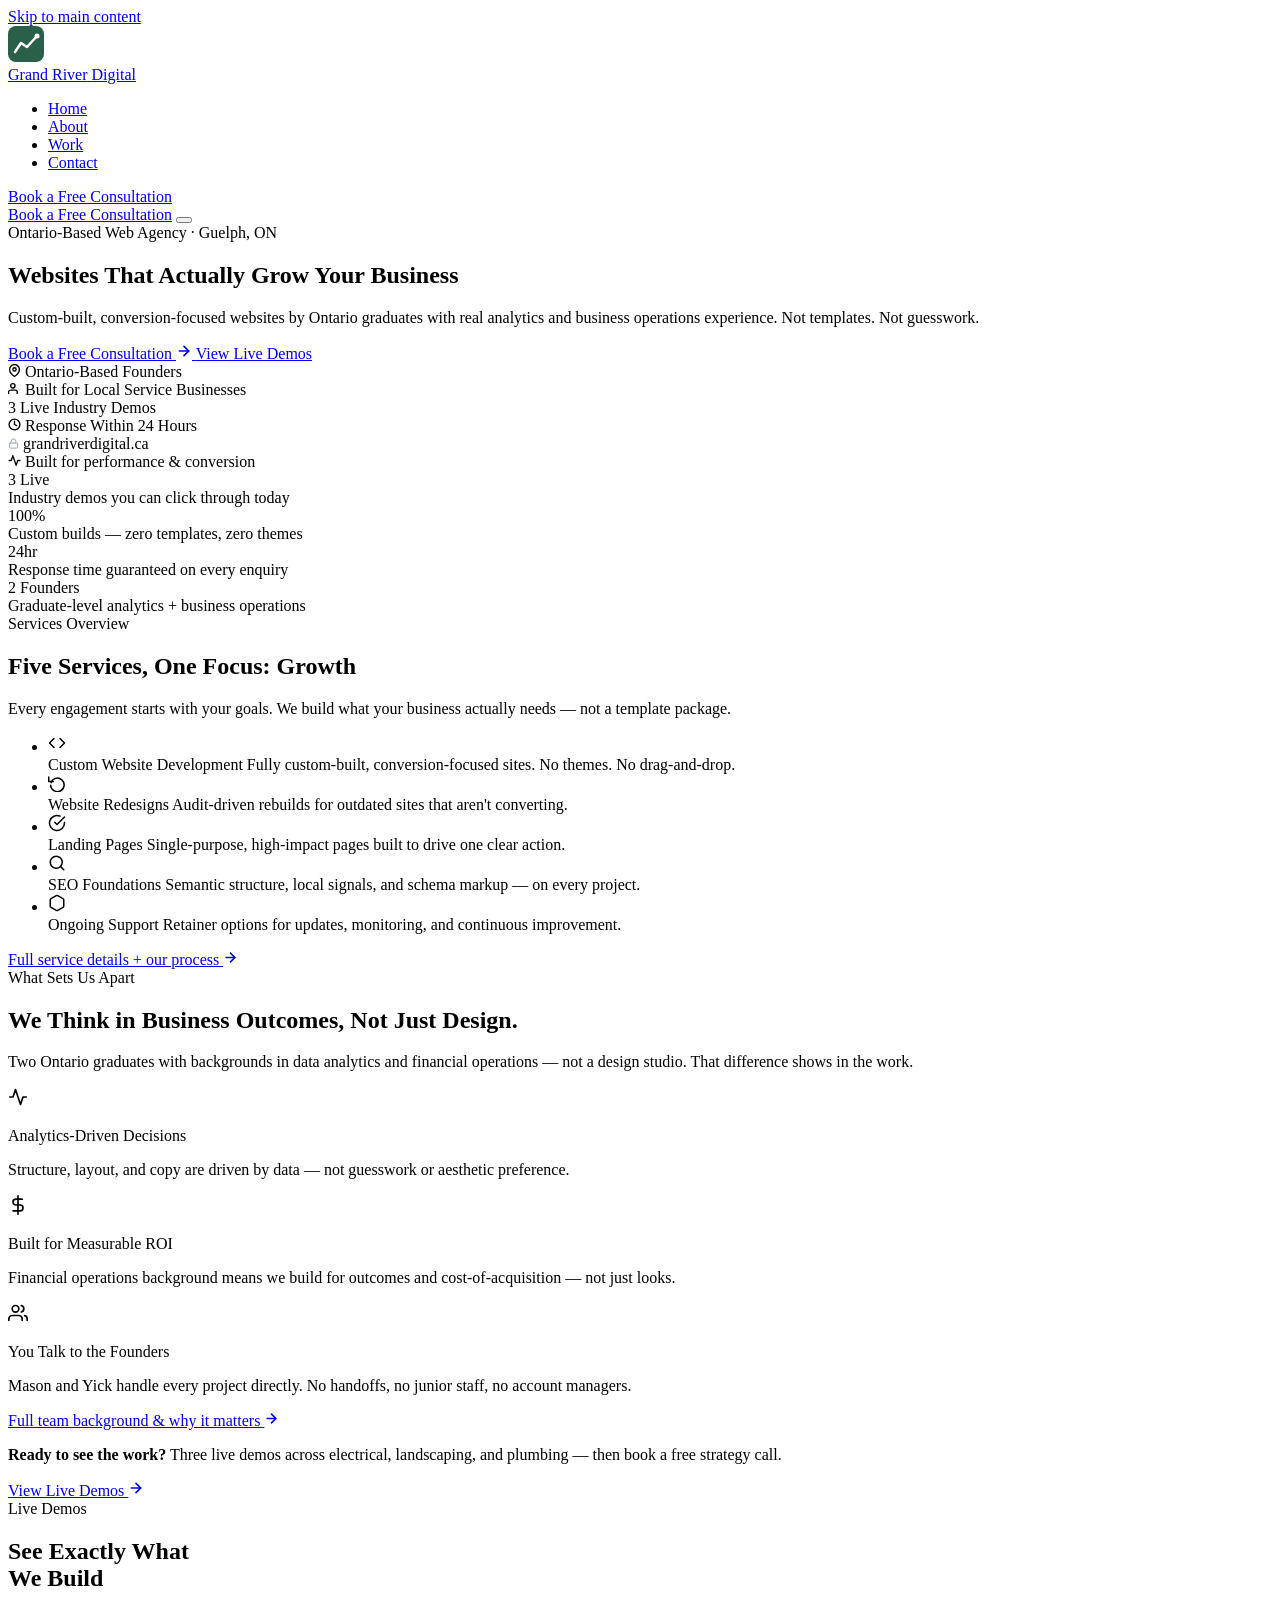
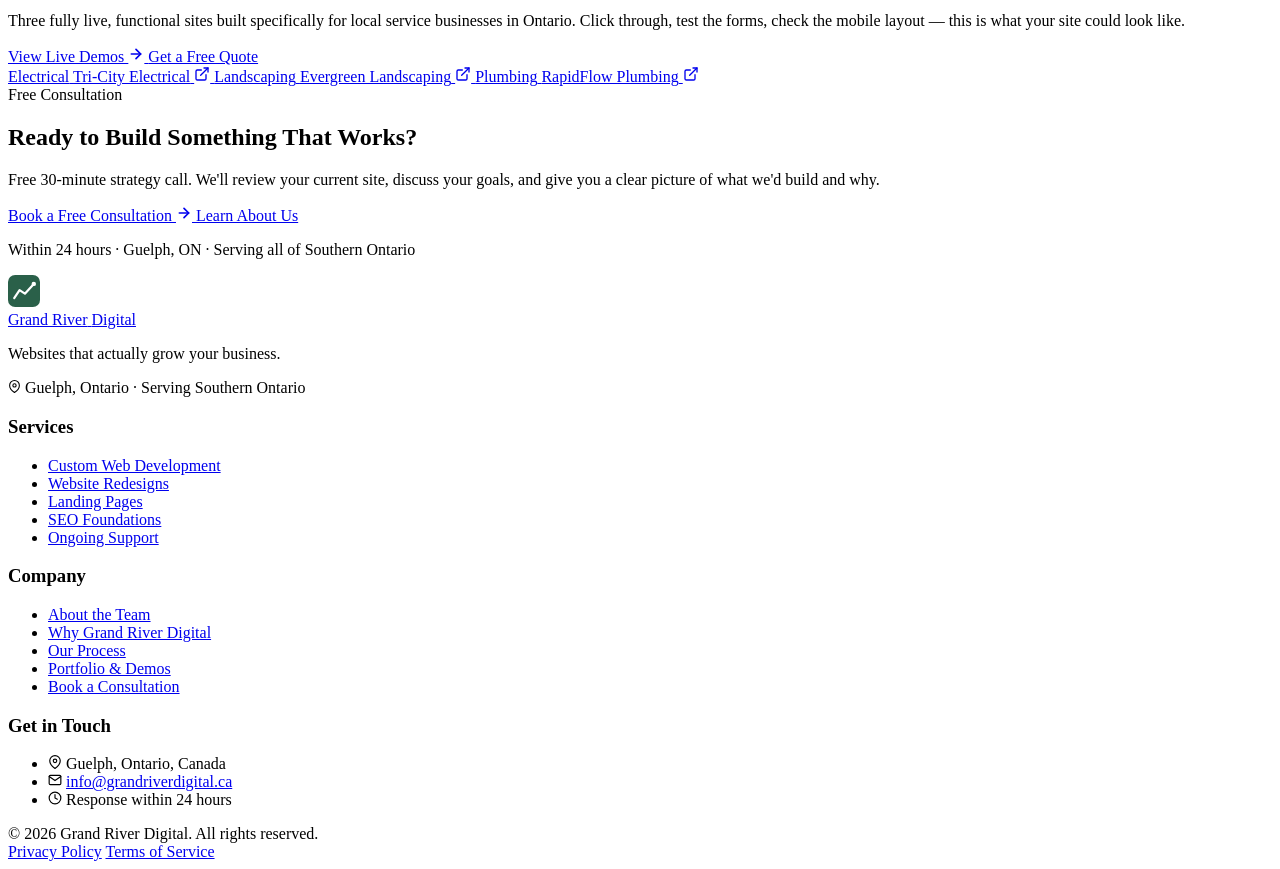
==== index.html @ 64eb7270 "Fix: rename home services label 'What We Build' → 'Services Overview' (was shared with /about)" ====
<!DOCTYPE html>
<html lang="en">
<head>
  <meta charset="UTF-8" />
  <meta name="viewport" content="width=device-width, initial-scale=1.0" />
  <meta name="description" content="Grand River Digital — Ontario-based web agency. Performance-focused, conversion-driven websites for local businesses built by analytics and business graduates. Guelph, ON." />
  <meta name="theme-color" content="#0B1929" />
  <meta property="og:title" content="Grand River Digital | Websites That Grow Ontario Businesses" />
  <meta property="og:description" content="Custom websites built by Ontario graduates — analytics-driven, conversion-focused, built for local service businesses." />
  <meta property="og:type" content="website" />
  <meta property="og:url" content="https://grandriverdigital.ca/" />
  <link rel="canonical" href="https://grandriverdigital.ca/" />
  <title>Grand River Digital | Websites That Grow Ontario Businesses</title>

  <!-- Performance: non-blocking font load -->
  <link rel="preconnect" href="https://fonts.googleapis.com" />
  <link rel="preconnect" href="https://fonts.gstatic.com" crossorigin />
  <link rel="preload" as="style" href="https://fonts.googleapis.com/css2?family=Inter:wght@400;500;600;700;800;900&display=swap" />
  <link rel="stylesheet" href="https://fonts.googleapis.com/css2?family=Inter:wght@400;500;600;700;800;900&display=swap" media="print" onload="this.media='all'" />
  <noscript><link rel="stylesheet" href="https://fonts.googleapis.com/css2?family=Inter:wght@400;500;600;700;800;900&display=swap" /></noscript>

  <link rel="stylesheet" href="styles.css" />

  <script type="application/ld+json">
  {
    "@context": "https://schema.org",
    "@type": "ProfessionalService",
    "name": "Grand River Digital",
    "description": "Ontario-based web development agency specializing in local service businesses.",
    "areaServed": "Southern Ontario",
    "address": { "@type": "PostalAddress", "addressLocality": "Guelph", "addressRegion": "ON", "addressCountry": "CA" },
    "email": "info@grandriverdigital.ca",
    "url": "https://grandriverdigital.ca"
  }
  </script>
</head>
<body>

  <a href="#main" class="skip-link">Skip to main content</a>

  <!-- ══ HEADER ══ -->
  <header class="header" id="header">
    <div class="container header__inner">
      <a href="/" class="logo" aria-label="Grand River Digital — home">
        <div class="logo__mark" aria-hidden="true">
          <svg width="36" height="36" viewBox="0 0 36 36" fill="none" xmlns="http://www.w3.org/2000/svg">
            <rect width="36" height="36" rx="8" fill="#2A6049"/>
            <polyline points="7,26 13,17 19,21 29,10" stroke="white" stroke-width="2.5" stroke-linecap="round" stroke-linejoin="round"/>
            <circle cx="29" cy="10" r="2.5" fill="white"/>
          </svg>
        </div>
        <div class="logo__text">
          <span class="logo__name">Grand River</span>
          <span class="logo__domain">Digital</span>
        </div>
      </a>

      <nav class="nav" id="nav" aria-label="Main navigation">
        <ul class="nav__list" role="list">
          <li><a href="/" class="nav__link">Home</a></li>
          <li><a href="/about" class="nav__link">About</a></li>
          <li><a href="/work" class="nav__link">Work</a></li>
          <li><a href="/contact" class="nav__link">Contact</a></li>
        </ul>
        <a href="/contact" class="nav__mobile-cta">Book a Free Consultation</a>
      </nav>

      <a href="/contact" class="btn btn--primary header__cta">Book a Free Consultation</a>

      <button class="nav-toggle" id="navToggle" aria-label="Open navigation menu" aria-expanded="false" aria-controls="nav">
        <span class="nav-toggle__bar"></span>
        <span class="nav-toggle__bar"></span>
        <span class="nav-toggle__bar"></span>
      </button>
    </div>
  </header>

  <main id="main">

    <!-- ══ 1. HERO ══ -->
    <section class="hero" id="hero" aria-labelledby="hero-heading">
      <div class="hero__grid" aria-hidden="true"></div>
      <div class="hero__glow" aria-hidden="true"></div>
      <div class="container hero__inner">

        <div class="hero__content">
          <div class="hero__chip reveal" aria-label="Based in Ontario, Canada">
            <span class="hero__chip-dot" aria-hidden="true"></span>
            Ontario-Based Web Agency &middot; Guelph, ON
          </div>

          <h1 id="hero-heading" class="hero__headline reveal">
            Websites That
            <span class="hero__headline--accent">Actually Grow</span>
            Your Business
          </h1>

          <p class="hero__sub reveal">
            Custom-built, conversion-focused websites by Ontario graduates with real analytics and business operations experience. Not templates. Not guesswork.
          </p>

          <div class="hero__actions reveal">
            <a href="/contact" class="btn btn--cta">
              Book a Free Consultation
              <svg width="16" height="16" viewBox="0 0 24 24" fill="none" stroke="currentColor" stroke-width="2.5" stroke-linecap="round" stroke-linejoin="round" aria-hidden="true"><line x1="5" y1="12" x2="19" y2="12"/><polyline points="12 5 19 12 12 19"/></svg>
            </a>
            <a href="/work" class="btn btn--outline">View Live Demos</a>
          </div>

          <div class="hero__proof-bar reveal" role="list" aria-label="Credibility signals">
            <div class="hero__proof-item" role="listitem">
              <svg width="13" height="13" viewBox="0 0 24 24" fill="none" stroke="currentColor" stroke-width="2.5" stroke-linecap="round" stroke-linejoin="round" aria-hidden="true"><path d="M21 10c0 7-9 13-9 13s-9-6-9-13a9 9 0 0 1 18 0z"/><circle cx="12" cy="10" r="3"/></svg>
              Ontario-Based Founders
            </div>
            <div class="hero__proof-item" role="listitem">
              <svg width="13" height="13" viewBox="0 0 24 24" fill="none" stroke="currentColor" stroke-width="2.5" stroke-linecap="round" stroke-linejoin="round" aria-hidden="true"><path d="M17 21v-2a4 4 0 0 0-4-4H5a4 4 0 0 0-4 4v2"/><circle cx="9" cy="7" r="4"/></svg>
              Built for Local Service Businesses
            </div>
            <div class="hero__proof-item" role="listitem">
              <span class="hero__proof-live" aria-hidden="true"></span>
              3 Live Industry Demos
            </div>
            <div class="hero__proof-item" role="listitem">
              <svg width="13" height="13" viewBox="0 0 24 24" fill="none" stroke="currentColor" stroke-width="2.5" stroke-linecap="round" stroke-linejoin="round" aria-hidden="true"><circle cx="12" cy="12" r="10"/><polyline points="12 6 12 12 16 14"/></svg>
              Response Within 24 Hours
            </div>
          </div>
        </div>

        <!-- CSS Browser Mockup -->
        <div class="hero__visual reveal" aria-hidden="true">
          <div class="browser-mock">
            <div class="browser-mock__bar">
              <span class="browser-mock__dot"></span>
              <span class="browser-mock__dot"></span>
              <span class="browser-mock__dot"></span>
              <span class="browser-mock__url">
                <svg width="11" height="11" viewBox="0 0 24 24" fill="none" stroke="#94A3B8" stroke-width="2" stroke-linecap="round"><rect x="3" y="11" width="18" height="11" rx="2"/><path d="M7 11V7a5 5 0 0 1 10 0v4"/></svg>
                grandriverdigital.ca
              </span>
            </div>
            <div class="browser-mock__screen">
              <div class="mock-nav">
                <div class="mock-nav__logo"></div>
                <div class="mock-nav__links"><span></span><span></span><span></span><span></span></div>
                <div class="mock-nav__btn"></div>
              </div>
              <div class="mock-hero-section">
                <div class="mock-text-group">
                  <div class="mock-line mock-line--title"></div>
                  <div class="mock-line mock-line--sub"></div>
                  <div class="mock-line mock-line--sub mock-line--short"></div>
                </div>
                <div class="mock-cta-btn"></div>
                <div class="mock-chart">
                  <div class="mock-chart__bar" style="--h:40%"></div>
                  <div class="mock-chart__bar" style="--h:60%"></div>
                  <div class="mock-chart__bar" style="--h:50%"></div>
                  <div class="mock-chart__bar" style="--h:75%"></div>
                  <div class="mock-chart__bar" style="--h:65%"></div>
                  <div class="mock-chart__bar" style="--h:90%"></div>
                </div>
              </div>
              <div class="mock-cards-row">
                <div class="mock-scard"><div class="mock-scard__icon"></div><div class="mock-scard__line"></div><div class="mock-scard__line mock-scard__line--sm"></div></div>
                <div class="mock-scard"><div class="mock-scard__icon"></div><div class="mock-scard__line"></div><div class="mock-scard__line mock-scard__line--sm"></div></div>
                <div class="mock-scard"><div class="mock-scard__icon"></div><div class="mock-scard__line"></div><div class="mock-scard__line mock-scard__line--sm"></div></div>
              </div>
              <div class="mock-analytics-strip">
                <div class="mock-stat"><div class="mock-stat__num"></div><div class="mock-stat__label"></div></div>
                <div class="mock-stat"><div class="mock-stat__num"></div><div class="mock-stat__label"></div></div>
                <div class="mock-stat"><div class="mock-stat__num"></div><div class="mock-stat__label"></div></div>
              </div>
            </div>
          </div>
          <div class="browser-mock__badge">
            <svg width="13" height="13" viewBox="0 0 24 24" fill="none" stroke="currentColor" stroke-width="2.5" stroke-linecap="round" stroke-linejoin="round"><polyline points="22 12 18 12 15 21 9 3 6 12 2 12"/></svg>
            Built for performance &amp; conversion
          </div>
        </div>

      </div>
    </section>

    <!-- ══ 2. STATS STRIP — social proof anchor ══ -->
    <section class="stats-strip" aria-label="At a glance">
      <div class="container">
        <div class="stats-strip__inner">
          <div class="stats-strip__item reveal">
            <div class="stats-strip__num"><span>3</span> Live</div>
            <div class="stats-strip__label">Industry demos you can click through today</div>
          </div>
          <div class="stats-strip__item reveal">
            <div class="stats-strip__num"><span>100%</span></div>
            <div class="stats-strip__label">Custom builds — zero templates, zero themes</div>
          </div>
          <div class="stats-strip__item reveal">
            <div class="stats-strip__num"><span>24hr</span></div>
            <div class="stats-strip__label">Response time guaranteed on every enquiry</div>
          </div>
          <div class="stats-strip__item reveal">
            <div class="stats-strip__num"><span>2</span> Founders</div>
            <div class="stats-strip__label">Graduate-level analytics + business operations</div>
          </div>
        </div>
      </div>
    </section>

    <!-- ══ 3. SERVICES PREVIEW ══ -->
    <section class="section services services--preview" id="services" aria-labelledby="services-heading">
      <div class="container">
        <div class="section-header reveal">
          <span class="section-label">Services Overview</span>
          <h2 id="services-heading" class="section-title">Five Services, One Focus: Growth</h2>
          <p class="section-sub">Every engagement starts with your goals. We build what your business actually needs — not a template package.</p>
        </div>

        <ul class="svc-list reveal" role="list">

          <li class="svc-list__item">
            <div class="svc-list__icon" aria-hidden="true">
              <svg width="18" height="18" viewBox="0 0 24 24" fill="none" stroke="currentColor" stroke-width="2" stroke-linecap="round" stroke-linejoin="round"><polyline points="16 18 22 12 16 6"/><polyline points="8 6 2 12 8 18"/></svg>
            </div>
            <div class="svc-list__text">
              <span class="svc-list__name">Custom Website Development</span>
              <span class="svc-list__desc">Fully custom-built, conversion-focused sites. No themes. No drag-and-drop.</span>
            </div>
          </li>

          <li class="svc-list__item">
            <div class="svc-list__icon" aria-hidden="true">
              <svg width="18" height="18" viewBox="0 0 24 24" fill="none" stroke="currentColor" stroke-width="2" stroke-linecap="round" stroke-linejoin="round"><polyline points="1 4 1 10 7 10"/><path d="M3.51 15a9 9 0 1 0 .49-3.45"/></svg>
            </div>
            <div class="svc-list__text">
              <span class="svc-list__name">Website Redesigns</span>
              <span class="svc-list__desc">Audit-driven rebuilds for outdated sites that aren't converting.</span>
            </div>
          </li>

          <li class="svc-list__item">
            <div class="svc-list__icon" aria-hidden="true">
              <svg width="18" height="18" viewBox="0 0 24 24" fill="none" stroke="currentColor" stroke-width="2" stroke-linecap="round" stroke-linejoin="round"><path d="M22 11.08V12a10 10 0 1 1-5.93-9.14"/><polyline points="22 4 12 14.01 9 11.01"/></svg>
            </div>
            <div class="svc-list__text">
              <span class="svc-list__name">Landing Pages</span>
              <span class="svc-list__desc">Single-purpose, high-impact pages built to drive one clear action.</span>
            </div>
          </li>

          <li class="svc-list__item">
            <div class="svc-list__icon" aria-hidden="true">
              <svg width="18" height="18" viewBox="0 0 24 24" fill="none" stroke="currentColor" stroke-width="2" stroke-linecap="round" stroke-linejoin="round"><circle cx="11" cy="11" r="8"/><line x1="21" y1="21" x2="16.65" y2="16.65"/></svg>
            </div>
            <div class="svc-list__text">
              <span class="svc-list__name">SEO Foundations</span>
              <span class="svc-list__desc">Semantic structure, local signals, and schema markup — on every project.</span>
            </div>
          </li>

          <li class="svc-list__item">
            <div class="svc-list__icon" aria-hidden="true">
              <svg width="18" height="18" viewBox="0 0 24 24" fill="none" stroke="currentColor" stroke-width="2" stroke-linecap="round" stroke-linejoin="round"><path d="M21 16V8a2 2 0 0 0-1-1.73l-7-4a2 2 0 0 0-2 0l-7 4A2 2 0 0 0 3 8v8a2 2 0 0 0 1 1.73l7 4a2 2 0 0 0 2 0l7-4A2 2 0 0 0 21 16z"/></svg>
            </div>
            <div class="svc-list__text">
              <span class="svc-list__name">Ongoing Support</span>
              <span class="svc-list__desc">Retainer options for updates, monitoring, and continuous improvement.</span>
            </div>
          </li>

        </ul>

        <div class="section-footer">
          <a href="/about" class="link-more" aria-label="Full service details on the About page">
            Full service details + our process
            <svg width="15" height="15" viewBox="0 0 24 24" fill="none" stroke="currentColor" stroke-width="2.5" stroke-linecap="round" stroke-linejoin="round" aria-hidden="true"><line x1="5" y1="12" x2="19" y2="12"/><polyline points="12 5 19 12 12 19"/></svg>
          </a>
        </div>
      </div>
    </section>

    <!-- ══ 4. WHY US PREVIEW ══ -->
    <section class="section why why--preview" id="why" aria-labelledby="why-heading">
      <div class="container">
        <div class="section-header section-header--light reveal">
          <span class="section-label section-label--light">What Sets Us Apart</span>
          <h2 id="why-heading" class="section-title section-title--light">We Think in Business Outcomes, Not Just Design.</h2>
          <p class="section-sub section-sub--light">Two Ontario graduates with backgrounds in data analytics and financial operations — not a design studio. That difference shows in the work.</p>
        </div>

        <div class="why-callouts reveal" role="list">

          <div class="why-callout" role="listitem">
            <div class="why-callout__icon" aria-hidden="true">
              <svg width="20" height="20" viewBox="0 0 24 24" fill="none" stroke="currentColor" stroke-width="2" stroke-linecap="round" stroke-linejoin="round"><polyline points="22 12 18 12 15 21 9 3 6 12 2 12"/></svg>
            </div>
            <div class="why-callout__body">
              <p class="why-callout__title">Analytics-Driven Decisions</p>
              <p class="why-callout__desc">Structure, layout, and copy are driven by data — not guesswork or aesthetic preference.</p>
            </div>
          </div>

          <div class="why-callout" role="listitem">
            <div class="why-callout__icon" aria-hidden="true">
              <svg width="20" height="20" viewBox="0 0 24 24" fill="none" stroke="currentColor" stroke-width="2" stroke-linecap="round" stroke-linejoin="round"><line x1="12" y1="1" x2="12" y2="23"/><path d="M17 5H9.5a3.5 3.5 0 0 0 0 7h5a3.5 3.5 0 0 1 0 7H6"/></svg>
            </div>
            <div class="why-callout__body">
              <p class="why-callout__title">Built for Measurable ROI</p>
              <p class="why-callout__desc">Financial operations background means we build for outcomes and cost-of-acquisition — not just looks.</p>
            </div>
          </div>

          <div class="why-callout" role="listitem">
            <div class="why-callout__icon" aria-hidden="true">
              <svg width="20" height="20" viewBox="0 0 24 24" fill="none" stroke="currentColor" stroke-width="2" stroke-linecap="round" stroke-linejoin="round"><path d="M17 21v-2a4 4 0 0 0-4-4H5a4 4 0 0 0-4 4v2"/><circle cx="9" cy="7" r="4"/><path d="M23 21v-2a4 4 0 0 0-3-3.87"/><path d="M16 3.13a4 4 0 0 1 0 7.75"/></svg>
            </div>
            <div class="why-callout__body">
              <p class="why-callout__title">You Talk to the Founders</p>
              <p class="why-callout__desc">Mason and Yick handle every project directly. No handoffs, no junior staff, no account managers.</p>
            </div>
          </div>

        </div>

        <div class="section-footer section-footer--dark">
          <a href="/about" class="link-more link-more--light" aria-label="Full team and edge details on the About page">
            Full team background &amp; why it matters
            <svg width="15" height="15" viewBox="0 0 24 24" fill="none" stroke="currentColor" stroke-width="2.5" stroke-linecap="round" stroke-linejoin="round" aria-hidden="true"><line x1="5" y1="12" x2="19" y2="12"/><polyline points="12 5 19 12 12 19"/></svg>
          </a>
        </div>

        <!-- Mid-page CTA -->
        <div class="why__cta-row reveal">
          <p class="why__cta-text"><strong>Ready to see the work?</strong> Three live demos across electrical, landscaping, and plumbing — then book a free strategy call.</p>
          <a href="/work" class="btn btn--cta">
            View Live Demos
            <svg width="16" height="16" viewBox="0 0 24 24" fill="none" stroke="currentColor" stroke-width="2.5" stroke-linecap="round" stroke-linejoin="round" aria-hidden="true"><line x1="5" y1="12" x2="19" y2="12"/><polyline points="12 5 19 12 12 19"/></svg>
          </a>
        </div>
      </div>
    </section>

    <!-- ══ 5. DEMOS TEASER — no card duplication ══ -->
    <section class="demos-teaser" id="demos" aria-labelledby="demos-heading">
      <div class="container">
        <div class="demos-teaser__inner">

          <div class="demos-teaser__copy reveal">
            <span class="section-label section-label--light demos-teaser__label">Live Demos</span>
            <h2 id="demos-heading" class="demos-teaser__title">
              See Exactly What<br>We Build
            </h2>
            <p class="demos-teaser__sub">Three fully live, functional sites built specifically for local service businesses in Ontario. Click through, test the forms, check the mobile layout — this is what your site could look like.</p>
            <div class="demos-teaser__actions">
              <a href="/work" class="btn btn--cta">
                View Live Demos
                <svg width="16" height="16" viewBox="0 0 24 24" fill="none" stroke="currentColor" stroke-width="2.5" stroke-linecap="round" stroke-linejoin="round" aria-hidden="true"><line x1="5" y1="12" x2="19" y2="12"/><polyline points="12 5 19 12 12 19"/></svg>
              </a>
              <a href="/contact" class="btn btn--outline">Get a Free Quote</a>
            </div>
          </div>

          <div class="demos-teaser__cards reveal" aria-label="Demo site directory">
            <a href="https://grandriverdigital.github.io/tri-city-electrical-demo"
               target="_blank" rel="noopener noreferrer"
               class="demos-teaser__card"
               aria-label="Tri-City Electrical demo — opens in new tab">
              <span class="demos-teaser__card-industry">Electrical</span>
              <span class="demos-teaser__card-name">Tri-City Electrical</span>
              <svg class="demos-teaser__card-arrow" width="16" height="16" viewBox="0 0 24 24" fill="none" stroke="currentColor" stroke-width="2" stroke-linecap="round" stroke-linejoin="round" aria-hidden="true"><path d="M18 13v6a2 2 0 0 1-2 2H5a2 2 0 0 1-2-2V8a2 2 0 0 1 2-2h6"/><polyline points="15 3 21 3 21 9"/><line x1="10" y1="14" x2="21" y2="3"/></svg>
            </a>
            <a href="https://grandriverdigital.github.io/evergreen-landscaping-demo"
               target="_blank" rel="noopener noreferrer"
               class="demos-teaser__card"
               aria-label="Evergreen Landscaping demo — opens in new tab">
              <span class="demos-teaser__card-industry">Landscaping</span>
              <span class="demos-teaser__card-name">Evergreen Landscaping</span>
              <svg class="demos-teaser__card-arrow" width="16" height="16" viewBox="0 0 24 24" fill="none" stroke="currentColor" stroke-width="2" stroke-linecap="round" stroke-linejoin="round" aria-hidden="true"><path d="M18 13v6a2 2 0 0 1-2 2H5a2 2 0 0 1-2-2V8a2 2 0 0 1 2-2h6"/><polyline points="15 3 21 3 21 9"/><line x1="10" y1="14" x2="21" y2="3"/></svg>
            </a>
            <a href="https://grandriverdigital.github.io/rapidflow-plumbing-demo"
               target="_blank" rel="noopener noreferrer"
               class="demos-teaser__card"
               aria-label="RapidFlow Plumbing demo — opens in new tab">
              <span class="demos-teaser__card-industry">Plumbing</span>
              <span class="demos-teaser__card-name">RapidFlow Plumbing</span>
              <svg class="demos-teaser__card-arrow" width="16" height="16" viewBox="0 0 24 24" fill="none" stroke="currentColor" stroke-width="2" stroke-linecap="round" stroke-linejoin="round" aria-hidden="true"><path d="M18 13v6a2 2 0 0 1-2 2H5a2 2 0 0 1-2-2V8a2 2 0 0 1 2-2h6"/><polyline points="15 3 21 3 21 9"/><line x1="10" y1="14" x2="21" y2="3"/></svg>
            </a>
          </div>

        </div>
      </div>
    </section>

    <!-- ══ 6. CTA STRIP ══ -->
    <section class="cta-strip" aria-labelledby="cta-heading">
      <div class="hero__grid" aria-hidden="true"></div>
      <div class="container cta-strip__inner">
        <span class="cta-strip__eyebrow">Free Consultation</span>
        <h2 id="cta-heading" class="cta-strip__title reveal">Ready to Build Something That Works?</h2>
        <p class="cta-strip__sub reveal">Free 30-minute strategy call. We'll review your current site, discuss your goals, and give you a clear picture of what we'd build and why.</p>
        <div class="cta-strip__actions reveal">
          <a href="/contact" class="btn btn--cta">
            Book a Free Consultation
            <svg width="16" height="16" viewBox="0 0 24 24" fill="none" stroke="currentColor" stroke-width="2.5" stroke-linecap="round" stroke-linejoin="round" aria-hidden="true"><line x1="5" y1="12" x2="19" y2="12"/><polyline points="12 5 19 12 12 19"/></svg>
          </a>
          <a href="/about" class="btn btn--outline">Learn About Us</a>
        </div>
        <p class="cta-strip__note">Within 24 hours &middot; Guelph, ON &middot; Serving all of Southern Ontario</p>
      </div>
    </section>

  </main>

  <!-- ══ FOOTER ══ -->
  <footer class="footer" role="contentinfo">
    <div class="container footer__inner">
      <div class="footer__brand">
        <a href="/" class="logo logo--footer" aria-label="Grand River Digital — back to top">
          <div class="logo__mark" aria-hidden="true">
            <svg width="32" height="32" viewBox="0 0 36 36" fill="none">
              <rect width="36" height="36" rx="8" fill="#2A6049"/>
              <polyline points="7,26 13,17 19,21 29,10" stroke="white" stroke-width="2.5" stroke-linecap="round" stroke-linejoin="round"/>
              <circle cx="29" cy="10" r="2.5" fill="white"/>
            </svg>
          </div>
          <div class="logo__text">
            <span class="logo__name">Grand River</span>
            <span class="logo__domain">Digital</span>
          </div>
        </a>
        <p class="footer__tagline">Websites that actually grow your business.</p>
        <p class="footer__location">
          <svg width="13" height="13" viewBox="0 0 24 24" fill="none" stroke="currentColor" stroke-width="2" stroke-linecap="round" stroke-linejoin="round" aria-hidden="true"><path d="M21 10c0 7-9 13-9 13s-9-6-9-13a9 9 0 0 1 18 0z"/><circle cx="12" cy="10" r="3"/></svg>
          Guelph, Ontario &middot; Serving Southern Ontario
        </p>
      </div>
      <div class="footer__col">
        <h3 class="footer__col-heading">Services</h3>
        <ul class="footer__links" role="list">
          <li><a href="/about">Custom Web Development</a></li>
          <li><a href="/about">Website Redesigns</a></li>
          <li><a href="/about">Landing Pages</a></li>
          <li><a href="/about">SEO Foundations</a></li>
          <li><a href="/about">Ongoing Support</a></li>
        </ul>
      </div>
      <div class="footer__col">
        <h3 class="footer__col-heading">Company</h3>
        <ul class="footer__links" role="list">
          <li><a href="/about">About the Team</a></li>
          <li><a href="/about">Why Grand River Digital</a></li>
          <li><a href="/about">Our Process</a></li>
          <li><a href="/work">Portfolio &amp; Demos</a></li>
          <li><a href="/contact">Book a Consultation</a></li>
        </ul>
      </div>
      <div class="footer__col">
        <h3 class="footer__col-heading">Get in Touch</h3>
        <ul class="footer__contact-list" role="list">
          <li>
            <svg width="14" height="14" viewBox="0 0 24 24" fill="none" stroke="currentColor" stroke-width="2" stroke-linecap="round" stroke-linejoin="round" aria-hidden="true"><path d="M21 10c0 7-9 13-9 13s-9-6-9-13a9 9 0 0 1 18 0z"/><circle cx="12" cy="10" r="3"/></svg>
            Guelph, Ontario, Canada
          </li>
          <li>
            <svg width="14" height="14" viewBox="0 0 24 24" fill="none" stroke="currentColor" stroke-width="2" stroke-linecap="round" stroke-linejoin="round" aria-hidden="true"><path d="M4 4h16c1.1 0 2 .9 2 2v12c0 1.1-.9 2-2 2H4c-1.1 0-2-.9-2-2V6c0-1.1.9-2 2-2z"/><polyline points="22,6 12,13 2,6"/></svg>
            <a href="mailto:info@grandriverdigital.ca">info@grandriverdigital.ca</a>
          </li>
          <li>
            <svg width="14" height="14" viewBox="0 0 24 24" fill="none" stroke="currentColor" stroke-width="2" stroke-linecap="round" stroke-linejoin="round" aria-hidden="true"><circle cx="12" cy="12" r="10"/><polyline points="12 6 12 12 16 14"/></svg>
            Response within 24 hours
          </li>
        </ul>
      </div>
    </div>
    <div class="footer__bottom">
      <div class="container footer__bottom-inner">
        <span>&copy; <span class="footer-year">2026</span> Grand River Digital. All rights reserved.</span>
        <div class="footer__bottom-links">
          <a href="/contact">Privacy Policy</a>
          <a href="/contact">Terms of Service</a>
        </div>
      </div>
    </div>
  </footer>

  <script src="script.js"></script>
</body>
</html>
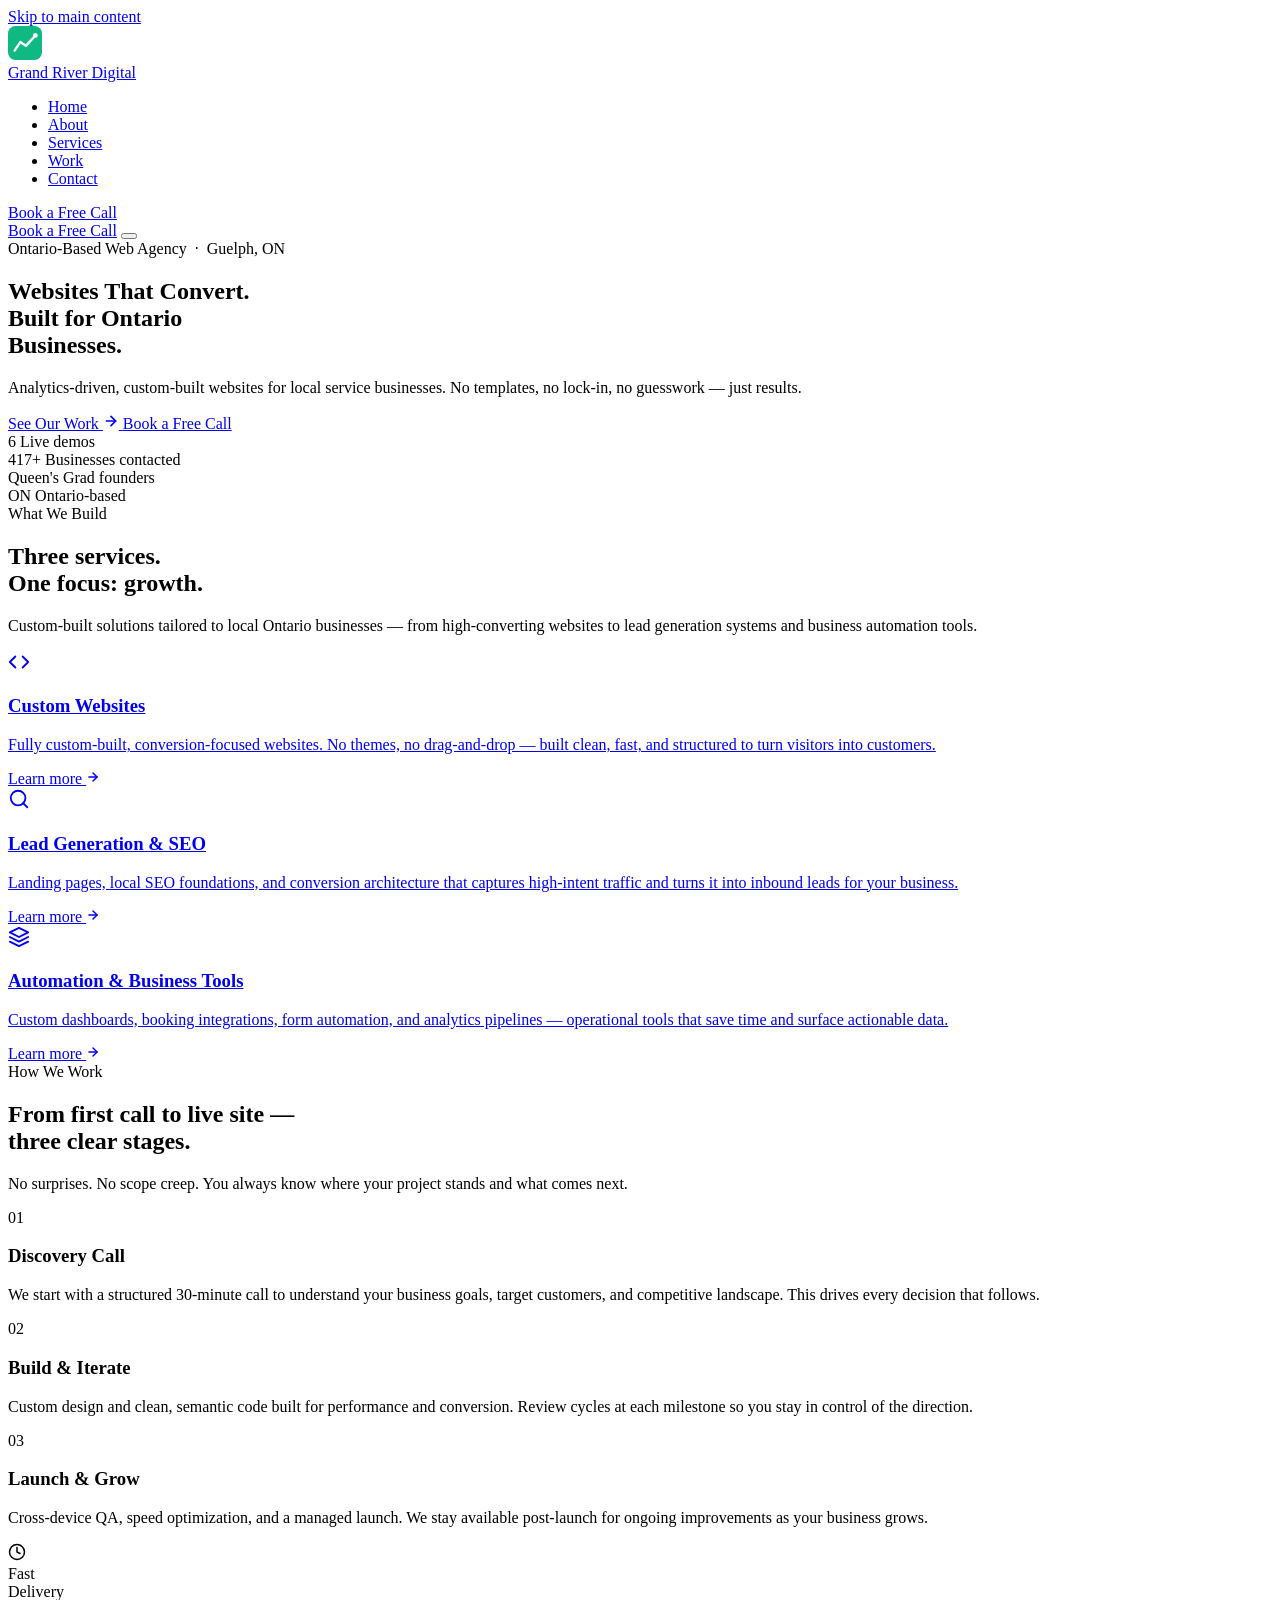
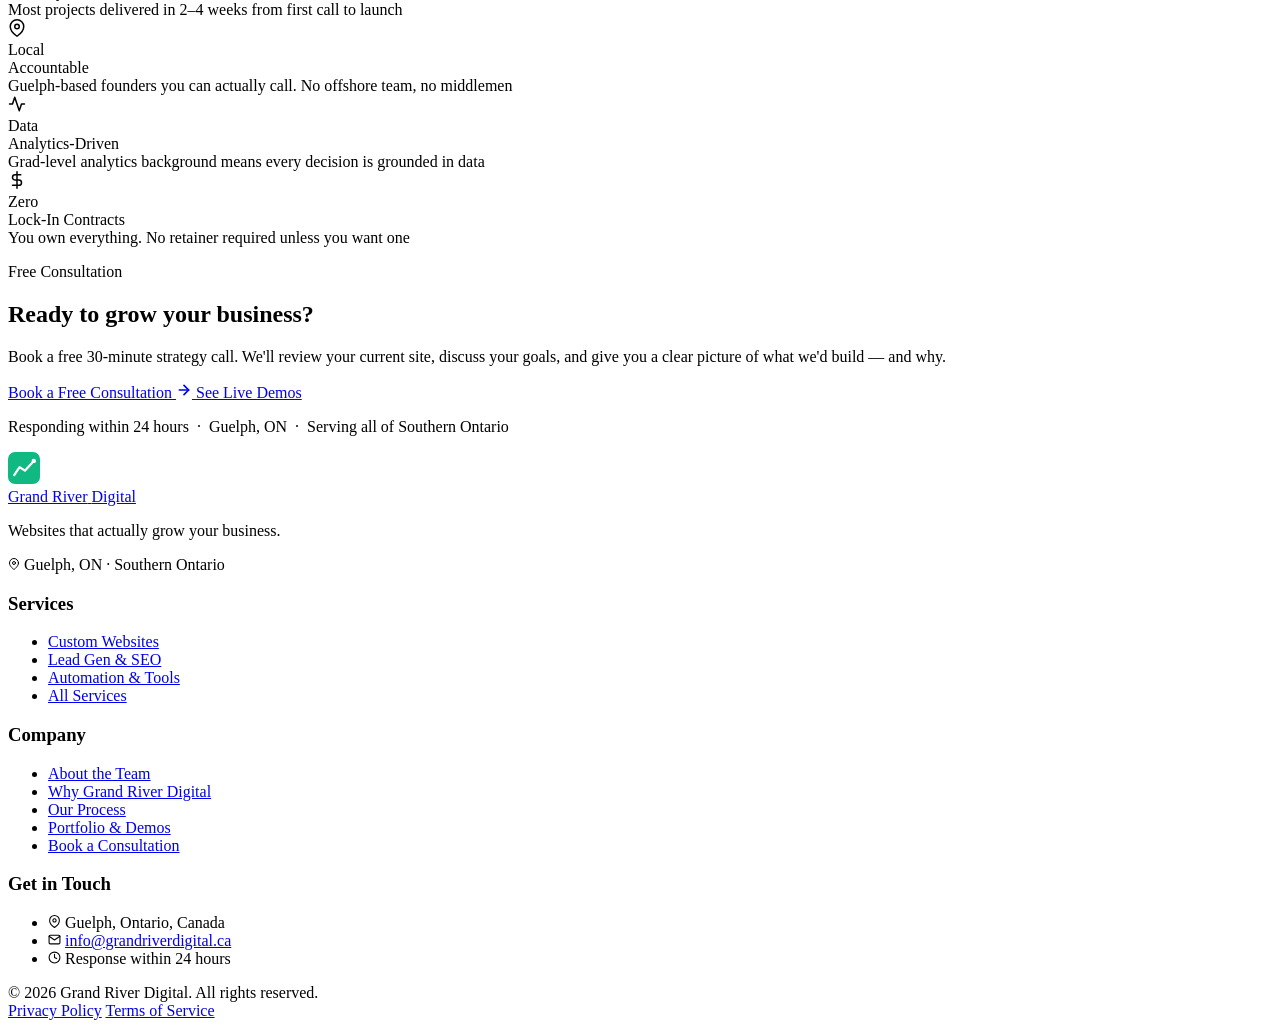
==== commit 7b67e6ca: "fix: hero buttons always visible, reveal observer fix" ====
--- a/index.html
+++ b/index.html
@@ -3,22 +3,20 @@
 <head>
   <meta charset="UTF-8" />
   <meta name="viewport" content="width=device-width, initial-scale=1.0" />
-  <meta name="description" content="Grand River Digital — Ontario-based web agency. Performance-focused, conversion-driven websites for local businesses built by analytics and business graduates. Guelph, ON." />
-  <meta name="theme-color" content="#0B1929" />
-  <meta property="og:title" content="Grand River Digital | Websites That Grow Ontario Businesses" />
+  <meta name="description" content="Grand River Digital — Ontario-based web agency. Performance-focused, conversion-driven websites for local businesses built by Queen's graduates. Guelph, ON." />
+  <meta name="theme-color" content="#0A0F1A" />
+  <meta property="og:title" content="Grand River Digital | Websites That Convert" />
   <meta property="og:description" content="Custom websites built by Ontario graduates — analytics-driven, conversion-focused, built for local service businesses." />
   <meta property="og:type" content="website" />
   <meta property="og:url" content="https://grandriverdigital.ca/" />
   <link rel="canonical" href="https://grandriverdigital.ca/" />
-  <title>Grand River Digital | Websites That Grow Ontario Businesses</title>
-
-  <!-- Performance: non-blocking font load -->
+  <title>Grand River Digital | Websites That Convert. Built for Ontario Businesses.</title>
+
   <link rel="preconnect" href="https://fonts.googleapis.com" />
   <link rel="preconnect" href="https://fonts.gstatic.com" crossorigin />
   <link rel="preload" as="style" href="https://fonts.googleapis.com/css2?family=Inter:wght@400;500;600;700;800;900&display=swap" />
   <link rel="stylesheet" href="https://fonts.googleapis.com/css2?family=Inter:wght@400;500;600;700;800;900&display=swap" media="print" onload="this.media='all'" />
   <noscript><link rel="stylesheet" href="https://fonts.googleapis.com/css2?family=Inter:wght@400;500;600;700;800;900&display=swap" /></noscript>
-
   <link rel="stylesheet" href="styles.css" />
 
   <script type="application/ld+json">
@@ -26,7 +24,7 @@
     "@context": "https://schema.org",
     "@type": "ProfessionalService",
     "name": "Grand River Digital",
-    "description": "Ontario-based web development agency specializing in local service businesses.",
+    "description": "Ontario-based web development agency specializing in conversion-focused websites for local service businesses.",
     "areaServed": "Southern Ontario",
     "address": { "@type": "PostalAddress", "addressLocality": "Guelph", "addressRegion": "ON", "addressCountry": "CA" },
     "email": "info@grandriverdigital.ca",
@@ -43,15 +41,15 @@
     <div class="container header__inner">
       <a href="/" class="logo" aria-label="Grand River Digital — home">
         <div class="logo__mark" aria-hidden="true">
-          <svg width="36" height="36" viewBox="0 0 36 36" fill="none" xmlns="http://www.w3.org/2000/svg">
-            <rect width="36" height="36" rx="8" fill="#2A6049"/>
+          <svg width="34" height="34" viewBox="0 0 36 36" fill="none">
+            <rect width="36" height="36" rx="8" fill="#10B981"/>
             <polyline points="7,26 13,17 19,21 29,10" stroke="white" stroke-width="2.5" stroke-linecap="round" stroke-linejoin="round"/>
             <circle cx="29" cy="10" r="2.5" fill="white"/>
           </svg>
         </div>
         <div class="logo__text">
           <span class="logo__name">Grand River</span>
-          <span class="logo__domain">Digital</span>
+          <span class="logo__sub">Digital</span>
         </div>
       </a>
 
@@ -59,13 +57,14 @@
         <ul class="nav__list" role="list">
           <li><a href="/" class="nav__link">Home</a></li>
           <li><a href="/about" class="nav__link">About</a></li>
+          <li><a href="/services" class="nav__link">Services</a></li>
           <li><a href="/work" class="nav__link">Work</a></li>
           <li><a href="/contact" class="nav__link">Contact</a></li>
         </ul>
-        <a href="/contact" class="nav__mobile-cta">Book a Free Consultation</a>
+        <a href="/contact" class="nav__mobile-cta">Book a Free Call</a>
       </nav>
 
-      <a href="/contact" class="btn btn--primary header__cta">Book a Free Consultation</a>
+      <a href="/contact" class="btn btn-primary header__cta" style="display:none;">Book a Free Call</a>
 
       <button class="nav-toggle" id="navToggle" aria-label="Open navigation menu" aria-expanded="false" aria-controls="nav">
         <span class="nav-toggle__bar"></span>
@@ -77,334 +76,205 @@
 
   <main id="main">
 
-    <!-- ══ 1. HERO ══ -->
-    <section class="hero" id="hero" aria-labelledby="hero-heading">
-      <div class="hero__grid" aria-hidden="true"></div>
-      <div class="hero__glow" aria-hidden="true"></div>
+    <!-- ══ HERO ══ -->
+    <section class="hero" aria-labelledby="hero-heading">
+      <div class="hero__orb-1" aria-hidden="true"></div>
+      <div class="hero__orb-2" aria-hidden="true"></div>
+
       <div class="container hero__inner">
-
-        <div class="hero__content">
-          <div class="hero__chip reveal" aria-label="Based in Ontario, Canada">
-            <span class="hero__chip-dot" aria-hidden="true"></span>
-            Ontario-Based Web Agency &middot; Guelph, ON
-          </div>
-
-          <h1 id="hero-heading" class="hero__headline reveal">
-            Websites That
-            <span class="hero__headline--accent">Actually Grow</span>
-            Your Business
-          </h1>
-
-          <p class="hero__sub reveal">
-            Custom-built, conversion-focused websites by Ontario graduates with real analytics and business operations experience. Not templates. Not guesswork.
-          </p>
-
-          <div class="hero__actions reveal">
-            <a href="/contact" class="btn btn--cta">
+        <div class="hero__badge reveal">
+          <span class="hero__badge-dot" aria-hidden="true"></span>
+          Ontario-Based Web Agency &nbsp;·&nbsp; Guelph, ON
+        </div>
+
+        <h1 id="hero-heading" class="hero__headline">
+          Websites That Convert.<br>
+          <span>Built for Ontario</span><br>
+          Businesses.
+        </h1>
+
+        <p class="hero__sub">
+          Analytics-driven, custom-built websites for local service businesses. No templates, no lock-in, no guesswork — just results.
+        </p>
+
+        <div class="hero__actions">
+          <a href="/work" class="btn btn-primary btn-lg">
+            See Our Work
+            <svg width="16" height="16" viewBox="0 0 24 24" fill="none" stroke="currentColor" stroke-width="2.5" stroke-linecap="round" stroke-linejoin="round" aria-hidden="true"><line x1="5" y1="12" x2="19" y2="12"/><polyline points="12 5 19 12 12 19"/></svg>
+          </a>
+          <a href="/contact" class="btn btn-ghost btn-lg">
+            Book a Free Call
+          </a>
+        </div>
+
+        <div class="hero__stats" role="list" aria-label="At a glance">
+          <div class="hero__stat" role="listitem">
+            <span class="hero__stat-value">6</span>
+            <span class="hero__stat-label">Live demos</span>
+          </div>
+          <div class="hero__stat" role="listitem">
+            <span class="hero__stat-value">417+</span>
+            <span class="hero__stat-label">Businesses contacted</span>
+          </div>
+          <div class="hero__stat" role="listitem">
+            <span class="hero__stat-value">Queen's</span>
+            <span class="hero__stat-label">Grad founders</span>
+          </div>
+          <div class="hero__stat" role="listitem">
+            <span class="hero__stat-value">ON</span>
+            <span class="hero__stat-label">Ontario-based</span>
+          </div>
+        </div>
+      </div>
+    </section>
+
+    <!-- ══ SERVICES OVERVIEW ══ -->
+    <section class="section services-section" id="services" aria-labelledby="services-heading">
+      <div class="container">
+        <div class="section-header reveal">
+          <span class="eyebrow">What We Build</span>
+          <h2 id="services-heading" class="section-title">Three services.<br>One focus: growth.</h2>
+          <p class="section-sub">Custom-built solutions tailored to local Ontario businesses — from high-converting websites to lead generation systems and business automation tools.</p>
+        </div>
+
+        <div class="services-grid">
+
+          <a href="/services#custom-websites" class="service-card reveal" aria-label="Custom Websites — learn more">
+            <div class="service-card__icon" aria-hidden="true">
+              <svg width="22" height="22" viewBox="0 0 24 24" fill="none" stroke="currentColor" stroke-width="2" stroke-linecap="round" stroke-linejoin="round"><polyline points="16 18 22 12 16 6"/><polyline points="8 6 2 12 8 18"/></svg>
+            </div>
+            <h3 class="service-card__title">Custom Websites</h3>
+            <p class="service-card__desc">Fully custom-built, conversion-focused websites. No themes, no drag-and-drop — built clean, fast, and structured to turn visitors into customers.</p>
+            <span class="service-card__link" aria-hidden="true">
+              Learn more
+              <svg width="14" height="14" viewBox="0 0 24 24" fill="none" stroke="currentColor" stroke-width="2.5" stroke-linecap="round" stroke-linejoin="round"><line x1="5" y1="12" x2="19" y2="12"/><polyline points="12 5 19 12 12 19"/></svg>
+            </span>
+          </a>
+
+          <a href="/services#lead-generation" class="service-card reveal" aria-label="Lead Generation & SEO — learn more">
+            <div class="service-card__icon" aria-hidden="true">
+              <svg width="22" height="22" viewBox="0 0 24 24" fill="none" stroke="currentColor" stroke-width="2" stroke-linecap="round" stroke-linejoin="round"><circle cx="11" cy="11" r="8"/><line x1="21" y1="21" x2="16.65" y2="16.65"/></svg>
+            </div>
+            <h3 class="service-card__title">Lead Generation &amp; SEO</h3>
+            <p class="service-card__desc">Landing pages, local SEO foundations, and conversion architecture that captures high-intent traffic and turns it into inbound leads for your business.</p>
+            <span class="service-card__link" aria-hidden="true">
+              Learn more
+              <svg width="14" height="14" viewBox="0 0 24 24" fill="none" stroke="currentColor" stroke-width="2.5" stroke-linecap="round" stroke-linejoin="round"><line x1="5" y1="12" x2="19" y2="12"/><polyline points="12 5 19 12 12 19"/></svg>
+            </span>
+          </a>
+
+          <a href="/services#automation" class="service-card reveal" aria-label="Automation & Business Tools — learn more">
+            <div class="service-card__icon" aria-hidden="true">
+              <svg width="22" height="22" viewBox="0 0 24 24" fill="none" stroke="currentColor" stroke-width="2" stroke-linecap="round" stroke-linejoin="round"><path d="M12 2L2 7l10 5 10-5-10-5z"/><path d="M2 17l10 5 10-5"/><path d="M2 12l10 5 10-5"/></svg>
+            </div>
+            <h3 class="service-card__title">Automation &amp; Business Tools</h3>
+            <p class="service-card__desc">Custom dashboards, booking integrations, form automation, and analytics pipelines — operational tools that save time and surface actionable data.</p>
+            <span class="service-card__link" aria-hidden="true">
+              Learn more
+              <svg width="14" height="14" viewBox="0 0 24 24" fill="none" stroke="currentColor" stroke-width="2.5" stroke-linecap="round" stroke-linejoin="round"><line x1="5" y1="12" x2="19" y2="12"/><polyline points="12 5 19 12 12 19"/></svg>
+            </span>
+          </a>
+
+        </div>
+      </div>
+    </section>
+
+    <!-- ══ HOW WE WORK ══ -->
+    <section class="section hiw-section" id="process" aria-labelledby="hiw-heading">
+      <div class="container">
+        <div class="section-header reveal">
+          <span class="eyebrow">How We Work</span>
+          <h2 id="hiw-heading" class="section-title">From first call to live site —<br>three clear stages.</h2>
+          <p class="section-sub">No surprises. No scope creep. You always know where your project stands and what comes next.</p>
+        </div>
+
+        <div class="hiw-steps">
+          <div class="hiw-step reveal">
+            <div class="hiw-step__num" aria-label="Step 1">01</div>
+            <div class="hiw-step__body">
+              <h3 class="hiw-step__title">Discovery Call</h3>
+              <p class="hiw-step__desc">We start with a structured 30-minute call to understand your business goals, target customers, and competitive landscape. This drives every decision that follows.</p>
+            </div>
+          </div>
+          <div class="hiw-step reveal">
+            <div class="hiw-step__num" aria-label="Step 2">02</div>
+            <div class="hiw-step__body">
+              <h3 class="hiw-step__title">Build &amp; Iterate</h3>
+              <p class="hiw-step__desc">Custom design and clean, semantic code built for performance and conversion. Review cycles at each milestone so you stay in control of the direction.</p>
+            </div>
+          </div>
+          <div class="hiw-step reveal">
+            <div class="hiw-step__num" aria-label="Step 3">03</div>
+            <div class="hiw-step__body">
+              <h3 class="hiw-step__title">Launch &amp; Grow</h3>
+              <p class="hiw-step__desc">Cross-device QA, speed optimization, and a managed launch. We stay available post-launch for ongoing improvements as your business grows.</p>
+            </div>
+          </div>
+        </div>
+      </div>
+    </section>
+
+    <!-- ══ TRUST STATS ══ -->
+    <section class="stats-section" aria-label="Why businesses choose us">
+      <div class="container">
+        <div class="stats-grid">
+
+          <div class="stat-item reveal">
+            <div class="stat-item__icon" aria-hidden="true">
+              <svg width="18" height="18" viewBox="0 0 24 24" fill="none" stroke="currentColor" stroke-width="2" stroke-linecap="round" stroke-linejoin="round"><circle cx="12" cy="12" r="10"/><polyline points="12 6 12 12 16 14"/></svg>
+            </div>
+            <div class="stat-item__value">Fast</div>
+            <div class="stat-item__title">Delivery</div>
+            <div class="stat-item__desc">Most projects delivered in 2–4 weeks from first call to launch</div>
+          </div>
+
+          <div class="stat-item reveal">
+            <div class="stat-item__icon" aria-hidden="true">
+              <svg width="18" height="18" viewBox="0 0 24 24" fill="none" stroke="currentColor" stroke-width="2" stroke-linecap="round" stroke-linejoin="round"><path d="M21 10c0 7-9 13-9 13s-9-6-9-13a9 9 0 0 1 18 0z"/><circle cx="12" cy="10" r="3"/></svg>
+            </div>
+            <div class="stat-item__value">Local</div>
+            <div class="stat-item__title">Accountable</div>
+            <div class="stat-item__desc">Guelph-based founders you can actually call. No offshore team, no middlemen</div>
+          </div>
+
+          <div class="stat-item reveal">
+            <div class="stat-item__icon" aria-hidden="true">
+              <svg width="18" height="18" viewBox="0 0 24 24" fill="none" stroke="currentColor" stroke-width="2" stroke-linecap="round" stroke-linejoin="round"><polyline points="22 12 18 12 15 21 9 3 6 12 2 12"/></svg>
+            </div>
+            <div class="stat-item__value">Data</div>
+            <div class="stat-item__title">Analytics-Driven</div>
+            <div class="stat-item__desc">Grad-level analytics background means every decision is grounded in data</div>
+          </div>
+
+          <div class="stat-item reveal">
+            <div class="stat-item__icon" aria-hidden="true">
+              <svg width="18" height="18" viewBox="0 0 24 24" fill="none" stroke="currentColor" stroke-width="2" stroke-linecap="round" stroke-linejoin="round"><line x1="12" y1="1" x2="12" y2="23"/><path d="M17 5H9.5a3.5 3.5 0 0 0 0 7h5a3.5 3.5 0 0 1 0 7H6"/></svg>
+            </div>
+            <div class="stat-item__value">Zero</div>
+            <div class="stat-item__title">Lock-In Contracts</div>
+            <div class="stat-item__desc">You own everything. No retainer required unless you want one</div>
+          </div>
+
+        </div>
+      </div>
+    </section>
+
+    <!-- ══ CTA BAND ══ -->
+    <section class="cta-band" aria-labelledby="cta-heading">
+      <div class="container">
+        <div class="cta-band__inner">
+          <p class="cta-band__eyebrow">Free Consultation</p>
+          <h2 id="cta-heading" class="cta-band__title reveal">Ready to grow your business?</h2>
+          <p class="cta-band__sub reveal">Book a free 30-minute strategy call. We'll review your current site, discuss your goals, and give you a clear picture of what we'd build — and why.</p>
+          <div class="cta-band__actions reveal">
+            <a href="/contact" class="btn btn-primary btn-lg">
               Book a Free Consultation
               <svg width="16" height="16" viewBox="0 0 24 24" fill="none" stroke="currentColor" stroke-width="2.5" stroke-linecap="round" stroke-linejoin="round" aria-hidden="true"><line x1="5" y1="12" x2="19" y2="12"/><polyline points="12 5 19 12 12 19"/></svg>
             </a>
-            <a href="/work" class="btn btn--outline">View Live Demos</a>
-          </div>
-
-          <div class="hero__proof-bar reveal" role="list" aria-label="Credibility signals">
-            <div class="hero__proof-item" role="listitem">
-              <svg width="13" height="13" viewBox="0 0 24 24" fill="none" stroke="currentColor" stroke-width="2.5" stroke-linecap="round" stroke-linejoin="round" aria-hidden="true"><path d="M21 10c0 7-9 13-9 13s-9-6-9-13a9 9 0 0 1 18 0z"/><circle cx="12" cy="10" r="3"/></svg>
-              Ontario-Based Founders
-            </div>
-            <div class="hero__proof-item" role="listitem">
-              <svg width="13" height="13" viewBox="0 0 24 24" fill="none" stroke="currentColor" stroke-width="2.5" stroke-linecap="round" stroke-linejoin="round" aria-hidden="true"><path d="M17 21v-2a4 4 0 0 0-4-4H5a4 4 0 0 0-4 4v2"/><circle cx="9" cy="7" r="4"/></svg>
-              Built for Local Service Businesses
-            </div>
-            <div class="hero__proof-item" role="listitem">
-              <span class="hero__proof-live" aria-hidden="true"></span>
-              3 Live Industry Demos
-            </div>
-            <div class="hero__proof-item" role="listitem">
-              <svg width="13" height="13" viewBox="0 0 24 24" fill="none" stroke="currentColor" stroke-width="2.5" stroke-linecap="round" stroke-linejoin="round" aria-hidden="true"><circle cx="12" cy="12" r="10"/><polyline points="12 6 12 12 16 14"/></svg>
-              Response Within 24 Hours
-            </div>
-          </div>
-        </div>
-
-        <!-- CSS Browser Mockup -->
-        <div class="hero__visual reveal" aria-hidden="true">
-          <div class="browser-mock">
-            <div class="browser-mock__bar">
-              <span class="browser-mock__dot"></span>
-              <span class="browser-mock__dot"></span>
-              <span class="browser-mock__dot"></span>
-              <span class="browser-mock__url">
-                <svg width="11" height="11" viewBox="0 0 24 24" fill="none" stroke="#94A3B8" stroke-width="2" stroke-linecap="round"><rect x="3" y="11" width="18" height="11" rx="2"/><path d="M7 11V7a5 5 0 0 1 10 0v4"/></svg>
-                grandriverdigital.ca
-              </span>
-            </div>
-            <div class="browser-mock__screen">
-              <div class="mock-nav">
-                <div class="mock-nav__logo"></div>
-                <div class="mock-nav__links"><span></span><span></span><span></span><span></span></div>
-                <div class="mock-nav__btn"></div>
-              </div>
-              <div class="mock-hero-section">
-                <div class="mock-text-group">
-                  <div class="mock-line mock-line--title"></div>
-                  <div class="mock-line mock-line--sub"></div>
-                  <div class="mock-line mock-line--sub mock-line--short"></div>
-                </div>
-                <div class="mock-cta-btn"></div>
-                <div class="mock-chart">
-                  <div class="mock-chart__bar" style="--h:40%"></div>
-                  <div class="mock-chart__bar" style="--h:60%"></div>
-                  <div class="mock-chart__bar" style="--h:50%"></div>
-                  <div class="mock-chart__bar" style="--h:75%"></div>
-                  <div class="mock-chart__bar" style="--h:65%"></div>
-                  <div class="mock-chart__bar" style="--h:90%"></div>
-                </div>
-              </div>
-              <div class="mock-cards-row">
-                <div class="mock-scard"><div class="mock-scard__icon"></div><div class="mock-scard__line"></div><div class="mock-scard__line mock-scard__line--sm"></div></div>
-                <div class="mock-scard"><div class="mock-scard__icon"></div><div class="mock-scard__line"></div><div class="mock-scard__line mock-scard__line--sm"></div></div>
-                <div class="mock-scard"><div class="mock-scard__icon"></div><div class="mock-scard__line"></div><div class="mock-scard__line mock-scard__line--sm"></div></div>
-              </div>
-              <div class="mock-analytics-strip">
-                <div class="mock-stat"><div class="mock-stat__num"></div><div class="mock-stat__label"></div></div>
-                <div class="mock-stat"><div class="mock-stat__num"></div><div class="mock-stat__label"></div></div>
-                <div class="mock-stat"><div class="mock-stat__num"></div><div class="mock-stat__label"></div></div>
-              </div>
-            </div>
-          </div>
-          <div class="browser-mock__badge">
-            <svg width="13" height="13" viewBox="0 0 24 24" fill="none" stroke="currentColor" stroke-width="2.5" stroke-linecap="round" stroke-linejoin="round"><polyline points="22 12 18 12 15 21 9 3 6 12 2 12"/></svg>
-            Built for performance &amp; conversion
-          </div>
-        </div>
-
-      </div>
-    </section>
-
-    <!-- ══ 2. STATS STRIP — social proof anchor ══ -->
-    <section class="stats-strip" aria-label="At a glance">
-      <div class="container">
-        <div class="stats-strip__inner">
-          <div class="stats-strip__item reveal">
-            <div class="stats-strip__num"><span>3</span> Live</div>
-            <div class="stats-strip__label">Industry demos you can click through today</div>
-          </div>
-          <div class="stats-strip__item reveal">
-            <div class="stats-strip__num"><span>100%</span></div>
-            <div class="stats-strip__label">Custom builds — zero templates, zero themes</div>
-          </div>
-          <div class="stats-strip__item reveal">
-            <div class="stats-strip__num"><span>24hr</span></div>
-            <div class="stats-strip__label">Response time guaranteed on every enquiry</div>
-          </div>
-          <div class="stats-strip__item reveal">
-            <div class="stats-strip__num"><span>2</span> Founders</div>
-            <div class="stats-strip__label">Graduate-level analytics + business operations</div>
-          </div>
-        </div>
-      </div>
-    </section>
-
-    <!-- ══ 3. SERVICES PREVIEW ══ -->
-    <section class="section services services--preview" id="services" aria-labelledby="services-heading">
-      <div class="container">
-        <div class="section-header reveal">
-          <span class="section-label">Services Overview</span>
-          <h2 id="services-heading" class="section-title">Five Services, One Focus: Growth</h2>
-          <p class="section-sub">Every engagement starts with your goals. We build what your business actually needs — not a template package.</p>
-        </div>
-
-        <ul class="svc-list reveal" role="list">
-
-          <li class="svc-list__item">
-            <div class="svc-list__icon" aria-hidden="true">
-              <svg width="18" height="18" viewBox="0 0 24 24" fill="none" stroke="currentColor" stroke-width="2" stroke-linecap="round" stroke-linejoin="round"><polyline points="16 18 22 12 16 6"/><polyline points="8 6 2 12 8 18"/></svg>
-            </div>
-            <div class="svc-list__text">
-              <span class="svc-list__name">Custom Website Development</span>
-              <span class="svc-list__desc">Fully custom-built, conversion-focused sites. No themes. No drag-and-drop.</span>
-            </div>
-          </li>
-
-          <li class="svc-list__item">
-            <div class="svc-list__icon" aria-hidden="true">
-              <svg width="18" height="18" viewBox="0 0 24 24" fill="none" stroke="currentColor" stroke-width="2" stroke-linecap="round" stroke-linejoin="round"><polyline points="1 4 1 10 7 10"/><path d="M3.51 15a9 9 0 1 0 .49-3.45"/></svg>
-            </div>
-            <div class="svc-list__text">
-              <span class="svc-list__name">Website Redesigns</span>
-              <span class="svc-list__desc">Audit-driven rebuilds for outdated sites that aren't converting.</span>
-            </div>
-          </li>
-
-          <li class="svc-list__item">
-            <div class="svc-list__icon" aria-hidden="true">
-              <svg width="18" height="18" viewBox="0 0 24 24" fill="none" stroke="currentColor" stroke-width="2" stroke-linecap="round" stroke-linejoin="round"><path d="M22 11.08V12a10 10 0 1 1-5.93-9.14"/><polyline points="22 4 12 14.01 9 11.01"/></svg>
-            </div>
-            <div class="svc-list__text">
-              <span class="svc-list__name">Landing Pages</span>
-              <span class="svc-list__desc">Single-purpose, high-impact pages built to drive one clear action.</span>
-            </div>
-          </li>
-
-          <li class="svc-list__item">
-            <div class="svc-list__icon" aria-hidden="true">
-              <svg width="18" height="18" viewBox="0 0 24 24" fill="none" stroke="currentColor" stroke-width="2" stroke-linecap="round" stroke-linejoin="round"><circle cx="11" cy="11" r="8"/><line x1="21" y1="21" x2="16.65" y2="16.65"/></svg>
-            </div>
-            <div class="svc-list__text">
-              <span class="svc-list__name">SEO Foundations</span>
-              <span class="svc-list__desc">Semantic structure, local signals, and schema markup — on every project.</span>
-            </div>
-          </li>
-
-          <li class="svc-list__item">
-            <div class="svc-list__icon" aria-hidden="true">
-              <svg width="18" height="18" viewBox="0 0 24 24" fill="none" stroke="currentColor" stroke-width="2" stroke-linecap="round" stroke-linejoin="round"><path d="M21 16V8a2 2 0 0 0-1-1.73l-7-4a2 2 0 0 0-2 0l-7 4A2 2 0 0 0 3 8v8a2 2 0 0 0 1 1.73l7 4a2 2 0 0 0 2 0l7-4A2 2 0 0 0 21 16z"/></svg>
-            </div>
-            <div class="svc-list__text">
-              <span class="svc-list__name">Ongoing Support</span>
-              <span class="svc-list__desc">Retainer options for updates, monitoring, and continuous improvement.</span>
-            </div>
-          </li>
-
-        </ul>
-
-        <div class="section-footer">
-          <a href="/about" class="link-more" aria-label="Full service details on the About page">
-            Full service details + our process
-            <svg width="15" height="15" viewBox="0 0 24 24" fill="none" stroke="currentColor" stroke-width="2.5" stroke-linecap="round" stroke-linejoin="round" aria-hidden="true"><line x1="5" y1="12" x2="19" y2="12"/><polyline points="12 5 19 12 12 19"/></svg>
-          </a>
-        </div>
-      </div>
-    </section>
-
-    <!-- ══ 4. WHY US PREVIEW ══ -->
-    <section class="section why why--preview" id="why" aria-labelledby="why-heading">
-      <div class="container">
-        <div class="section-header section-header--light reveal">
-          <span class="section-label section-label--light">What Sets Us Apart</span>
-          <h2 id="why-heading" class="section-title section-title--light">We Think in Business Outcomes, Not Just Design.</h2>
-          <p class="section-sub section-sub--light">Two Ontario graduates with backgrounds in data analytics and financial operations — not a design studio. That difference shows in the work.</p>
-        </div>
-
-        <div class="why-callouts reveal" role="list">
-
-          <div class="why-callout" role="listitem">
-            <div class="why-callout__icon" aria-hidden="true">
-              <svg width="20" height="20" viewBox="0 0 24 24" fill="none" stroke="currentColor" stroke-width="2" stroke-linecap="round" stroke-linejoin="round"><polyline points="22 12 18 12 15 21 9 3 6 12 2 12"/></svg>
-            </div>
-            <div class="why-callout__body">
-              <p class="why-callout__title">Analytics-Driven Decisions</p>
-              <p class="why-callout__desc">Structure, layout, and copy are driven by data — not guesswork or aesthetic preference.</p>
-            </div>
-          </div>
-
-          <div class="why-callout" role="listitem">
-            <div class="why-callout__icon" aria-hidden="true">
-              <svg width="20" height="20" viewBox="0 0 24 24" fill="none" stroke="currentColor" stroke-width="2" stroke-linecap="round" stroke-linejoin="round"><line x1="12" y1="1" x2="12" y2="23"/><path d="M17 5H9.5a3.5 3.5 0 0 0 0 7h5a3.5 3.5 0 0 1 0 7H6"/></svg>
-            </div>
-            <div class="why-callout__body">
-              <p class="why-callout__title">Built for Measurable ROI</p>
-              <p class="why-callout__desc">Financial operations background means we build for outcomes and cost-of-acquisition — not just looks.</p>
-            </div>
-          </div>
-
-          <div class="why-callout" role="listitem">
-            <div class="why-callout__icon" aria-hidden="true">
-              <svg width="20" height="20" viewBox="0 0 24 24" fill="none" stroke="currentColor" stroke-width="2" stroke-linecap="round" stroke-linejoin="round"><path d="M17 21v-2a4 4 0 0 0-4-4H5a4 4 0 0 0-4 4v2"/><circle cx="9" cy="7" r="4"/><path d="M23 21v-2a4 4 0 0 0-3-3.87"/><path d="M16 3.13a4 4 0 0 1 0 7.75"/></svg>
-            </div>
-            <div class="why-callout__body">
-              <p class="why-callout__title">You Talk to the Founders</p>
-              <p class="why-callout__desc">Mason and Yick handle every project directly. No handoffs, no junior staff, no account managers.</p>
-            </div>
-          </div>
-
-        </div>
-
-        <div class="section-footer section-footer--dark">
-          <a href="/about" class="link-more link-more--light" aria-label="Full team and edge details on the About page">
-            Full team background &amp; why it matters
-            <svg width="15" height="15" viewBox="0 0 24 24" fill="none" stroke="currentColor" stroke-width="2.5" stroke-linecap="round" stroke-linejoin="round" aria-hidden="true"><line x1="5" y1="12" x2="19" y2="12"/><polyline points="12 5 19 12 12 19"/></svg>
-          </a>
-        </div>
-
-        <!-- Mid-page CTA -->
-        <div class="why__cta-row reveal">
-          <p class="why__cta-text"><strong>Ready to see the work?</strong> Three live demos across electrical, landscaping, and plumbing — then book a free strategy call.</p>
-          <a href="/work" class="btn btn--cta">
-            View Live Demos
-            <svg width="16" height="16" viewBox="0 0 24 24" fill="none" stroke="currentColor" stroke-width="2.5" stroke-linecap="round" stroke-linejoin="round" aria-hidden="true"><line x1="5" y1="12" x2="19" y2="12"/><polyline points="12 5 19 12 12 19"/></svg>
-          </a>
-        </div>
-      </div>
-    </section>
-
-    <!-- ══ 5. DEMOS TEASER — no card duplication ══ -->
-    <section class="demos-teaser" id="demos" aria-labelledby="demos-heading">
-      <div class="container">
-        <div class="demos-teaser__inner">
-
-          <div class="demos-teaser__copy reveal">
-            <span class="section-label section-label--light demos-teaser__label">Live Demos</span>
-            <h2 id="demos-heading" class="demos-teaser__title">
-              See Exactly What<br>We Build
-            </h2>
-            <p class="demos-teaser__sub">Three fully live, functional sites built specifically for local service businesses in Ontario. Click through, test the forms, check the mobile layout — this is what your site could look like.</p>
-            <div class="demos-teaser__actions">
-              <a href="/work" class="btn btn--cta">
-                View Live Demos
-                <svg width="16" height="16" viewBox="0 0 24 24" fill="none" stroke="currentColor" stroke-width="2.5" stroke-linecap="round" stroke-linejoin="round" aria-hidden="true"><line x1="5" y1="12" x2="19" y2="12"/><polyline points="12 5 19 12 12 19"/></svg>
-              </a>
-              <a href="/contact" class="btn btn--outline">Get a Free Quote</a>
-            </div>
-          </div>
-
-          <div class="demos-teaser__cards reveal" aria-label="Demo site directory">
-            <a href="https://grandriverdigital.github.io/tri-city-electrical-demo"
-               target="_blank" rel="noopener noreferrer"
-               class="demos-teaser__card"
-               aria-label="Tri-City Electrical demo — opens in new tab">
-              <span class="demos-teaser__card-industry">Electrical</span>
-              <span class="demos-teaser__card-name">Tri-City Electrical</span>
-              <svg class="demos-teaser__card-arrow" width="16" height="16" viewBox="0 0 24 24" fill="none" stroke="currentColor" stroke-width="2" stroke-linecap="round" stroke-linejoin="round" aria-hidden="true"><path d="M18 13v6a2 2 0 0 1-2 2H5a2 2 0 0 1-2-2V8a2 2 0 0 1 2-2h6"/><polyline points="15 3 21 3 21 9"/><line x1="10" y1="14" x2="21" y2="3"/></svg>
-            </a>
-            <a href="https://grandriverdigital.github.io/evergreen-landscaping-demo"
-               target="_blank" rel="noopener noreferrer"
-               class="demos-teaser__card"
-               aria-label="Evergreen Landscaping demo — opens in new tab">
-              <span class="demos-teaser__card-industry">Landscaping</span>
-              <span class="demos-teaser__card-name">Evergreen Landscaping</span>
-              <svg class="demos-teaser__card-arrow" width="16" height="16" viewBox="0 0 24 24" fill="none" stroke="currentColor" stroke-width="2" stroke-linecap="round" stroke-linejoin="round" aria-hidden="true"><path d="M18 13v6a2 2 0 0 1-2 2H5a2 2 0 0 1-2-2V8a2 2 0 0 1 2-2h6"/><polyline points="15 3 21 3 21 9"/><line x1="10" y1="14" x2="21" y2="3"/></svg>
-            </a>
-            <a href="https://grandriverdigital.github.io/rapidflow-plumbing-demo"
-               target="_blank" rel="noopener noreferrer"
-               class="demos-teaser__card"
-               aria-label="RapidFlow Plumbing demo — opens in new tab">
-              <span class="demos-teaser__card-industry">Plumbing</span>
-              <span class="demos-teaser__card-name">RapidFlow Plumbing</span>
-              <svg class="demos-teaser__card-arrow" width="16" height="16" viewBox="0 0 24 24" fill="none" stroke="currentColor" stroke-width="2" stroke-linecap="round" stroke-linejoin="round" aria-hidden="true"><path d="M18 13v6a2 2 0 0 1-2 2H5a2 2 0 0 1-2-2V8a2 2 0 0 1 2-2h6"/><polyline points="15 3 21 3 21 9"/><line x1="10" y1="14" x2="21" y2="3"/></svg>
-            </a>
-          </div>
-
-        </div>
-      </div>
-    </section>
-
-    <!-- ══ 6. CTA STRIP ══ -->
-    <section class="cta-strip" aria-labelledby="cta-heading">
-      <div class="hero__grid" aria-hidden="true"></div>
-      <div class="container cta-strip__inner">
-        <span class="cta-strip__eyebrow">Free Consultation</span>
-        <h2 id="cta-heading" class="cta-strip__title reveal">Ready to Build Something That Works?</h2>
-        <p class="cta-strip__sub reveal">Free 30-minute strategy call. We'll review your current site, discuss your goals, and give you a clear picture of what we'd build and why.</p>
-        <div class="cta-strip__actions reveal">
-          <a href="/contact" class="btn btn--cta">
-            Book a Free Consultation
-            <svg width="16" height="16" viewBox="0 0 24 24" fill="none" stroke="currentColor" stroke-width="2.5" stroke-linecap="round" stroke-linejoin="round" aria-hidden="true"><line x1="5" y1="12" x2="19" y2="12"/><polyline points="12 5 19 12 12 19"/></svg>
-          </a>
-          <a href="/about" class="btn btn--outline">Learn About Us</a>
-        </div>
-        <p class="cta-strip__note">Within 24 hours &middot; Guelph, ON &middot; Serving all of Southern Ontario</p>
+            <a href="/work" class="btn btn-ghost btn-lg">See Live Demos</a>
+          </div>
+          <p class="cta-band__note">Responding within 24 hours &nbsp;·&nbsp; Guelph, ON &nbsp;·&nbsp; Serving all of Southern Ontario</p>
+        </div>
       </div>
     </section>
 
@@ -412,43 +282,42 @@
 
   <!-- ══ FOOTER ══ -->
   <footer class="footer" role="contentinfo">
-    <div class="container footer__inner">
+    <div class="container footer__main">
       <div class="footer__brand">
-        <a href="/" class="logo logo--footer" aria-label="Grand River Digital — back to top">
+        <a href="/" class="logo logo--footer" aria-label="Grand River Digital — home">
           <div class="logo__mark" aria-hidden="true">
             <svg width="32" height="32" viewBox="0 0 36 36" fill="none">
-              <rect width="36" height="36" rx="8" fill="#2A6049"/>
+              <rect width="36" height="36" rx="8" fill="#10B981"/>
               <polyline points="7,26 13,17 19,21 29,10" stroke="white" stroke-width="2.5" stroke-linecap="round" stroke-linejoin="round"/>
               <circle cx="29" cy="10" r="2.5" fill="white"/>
             </svg>
           </div>
           <div class="logo__text">
             <span class="logo__name">Grand River</span>
-            <span class="logo__domain">Digital</span>
+            <span class="logo__sub">Digital</span>
           </div>
         </a>
         <p class="footer__tagline">Websites that actually grow your business.</p>
         <p class="footer__location">
-          <svg width="13" height="13" viewBox="0 0 24 24" fill="none" stroke="currentColor" stroke-width="2" stroke-linecap="round" stroke-linejoin="round" aria-hidden="true"><path d="M21 10c0 7-9 13-9 13s-9-6-9-13a9 9 0 0 1 18 0z"/><circle cx="12" cy="10" r="3"/></svg>
-          Guelph, Ontario &middot; Serving Southern Ontario
+          <svg width="12" height="12" viewBox="0 0 24 24" fill="none" stroke="currentColor" stroke-width="2" stroke-linecap="round" stroke-linejoin="round" aria-hidden="true"><path d="M21 10c0 7-9 13-9 13s-9-6-9-13a9 9 0 0 1 18 0z"/><circle cx="12" cy="10" r="3"/></svg>
+          Guelph, ON &middot; Southern Ontario
         </p>
       </div>
       <div class="footer__col">
         <h3 class="footer__col-heading">Services</h3>
         <ul class="footer__links" role="list">
-          <li><a href="/about">Custom Web Development</a></li>
-          <li><a href="/about">Website Redesigns</a></li>
-          <li><a href="/about">Landing Pages</a></li>
-          <li><a href="/about">SEO Foundations</a></li>
-          <li><a href="/about">Ongoing Support</a></li>
+          <li><a href="/services#custom-websites">Custom Websites</a></li>
+          <li><a href="/services#lead-generation">Lead Gen &amp; SEO</a></li>
+          <li><a href="/services#automation">Automation &amp; Tools</a></li>
+          <li><a href="/services">All Services</a></li>
         </ul>
       </div>
       <div class="footer__col">
         <h3 class="footer__col-heading">Company</h3>
         <ul class="footer__links" role="list">
           <li><a href="/about">About the Team</a></li>
-          <li><a href="/about">Why Grand River Digital</a></li>
-          <li><a href="/about">Our Process</a></li>
+          <li><a href="/about#why">Why Grand River Digital</a></li>
+          <li><a href="/about#process">Our Process</a></li>
           <li><a href="/work">Portfolio &amp; Demos</a></li>
           <li><a href="/contact">Book a Consultation</a></li>
         </ul>
@@ -457,15 +326,15 @@
         <h3 class="footer__col-heading">Get in Touch</h3>
         <ul class="footer__contact-list" role="list">
           <li>
-            <svg width="14" height="14" viewBox="0 0 24 24" fill="none" stroke="currentColor" stroke-width="2" stroke-linecap="round" stroke-linejoin="round" aria-hidden="true"><path d="M21 10c0 7-9 13-9 13s-9-6-9-13a9 9 0 0 1 18 0z"/><circle cx="12" cy="10" r="3"/></svg>
+            <svg width="13" height="13" viewBox="0 0 24 24" fill="none" stroke="currentColor" stroke-width="2" stroke-linecap="round" stroke-linejoin="round" aria-hidden="true"><path d="M21 10c0 7-9 13-9 13s-9-6-9-13a9 9 0 0 1 18 0z"/><circle cx="12" cy="10" r="3"/></svg>
             Guelph, Ontario, Canada
           </li>
           <li>
-            <svg width="14" height="14" viewBox="0 0 24 24" fill="none" stroke="currentColor" stroke-width="2" stroke-linecap="round" stroke-linejoin="round" aria-hidden="true"><path d="M4 4h16c1.1 0 2 .9 2 2v12c0 1.1-.9 2-2 2H4c-1.1 0-2-.9-2-2V6c0-1.1.9-2 2-2z"/><polyline points="22,6 12,13 2,6"/></svg>
+            <svg width="13" height="13" viewBox="0 0 24 24" fill="none" stroke="currentColor" stroke-width="2" stroke-linecap="round" stroke-linejoin="round" aria-hidden="true"><path d="M4 4h16c1.1 0 2 .9 2 2v12c0 1.1-.9 2-2 2H4c-1.1 0-2-.9-2-2V6c0-1.1.9-2 2-2z"/><polyline points="22,6 12,13 2,6"/></svg>
             <a href="mailto:info@grandriverdigital.ca">info@grandriverdigital.ca</a>
           </li>
           <li>
-            <svg width="14" height="14" viewBox="0 0 24 24" fill="none" stroke="currentColor" stroke-width="2" stroke-linecap="round" stroke-linejoin="round" aria-hidden="true"><circle cx="12" cy="12" r="10"/><polyline points="12 6 12 12 16 14"/></svg>
+            <svg width="13" height="13" viewBox="0 0 24 24" fill="none" stroke="currentColor" stroke-width="2" stroke-linecap="round" stroke-linejoin="round" aria-hidden="true"><circle cx="12" cy="12" r="10"/><polyline points="12 6 12 12 16 14"/></svg>
             Response within 24 hours
           </li>
         </ul>
@@ -483,5 +352,16 @@
   </footer>
 
   <script src="script.js"></script>
+
+  <!-- Show header CTA on desktop -->
+  <script>
+    (function() {
+      var cta = document.querySelector('.header__cta');
+      if (cta && window.innerWidth >= 900) cta.style.display = 'inline-flex';
+      window.addEventListener('resize', function() {
+        if (cta) cta.style.display = window.innerWidth >= 900 ? 'inline-flex' : 'none';
+      });
+    })();
+  </script>
 </body>
 </html>
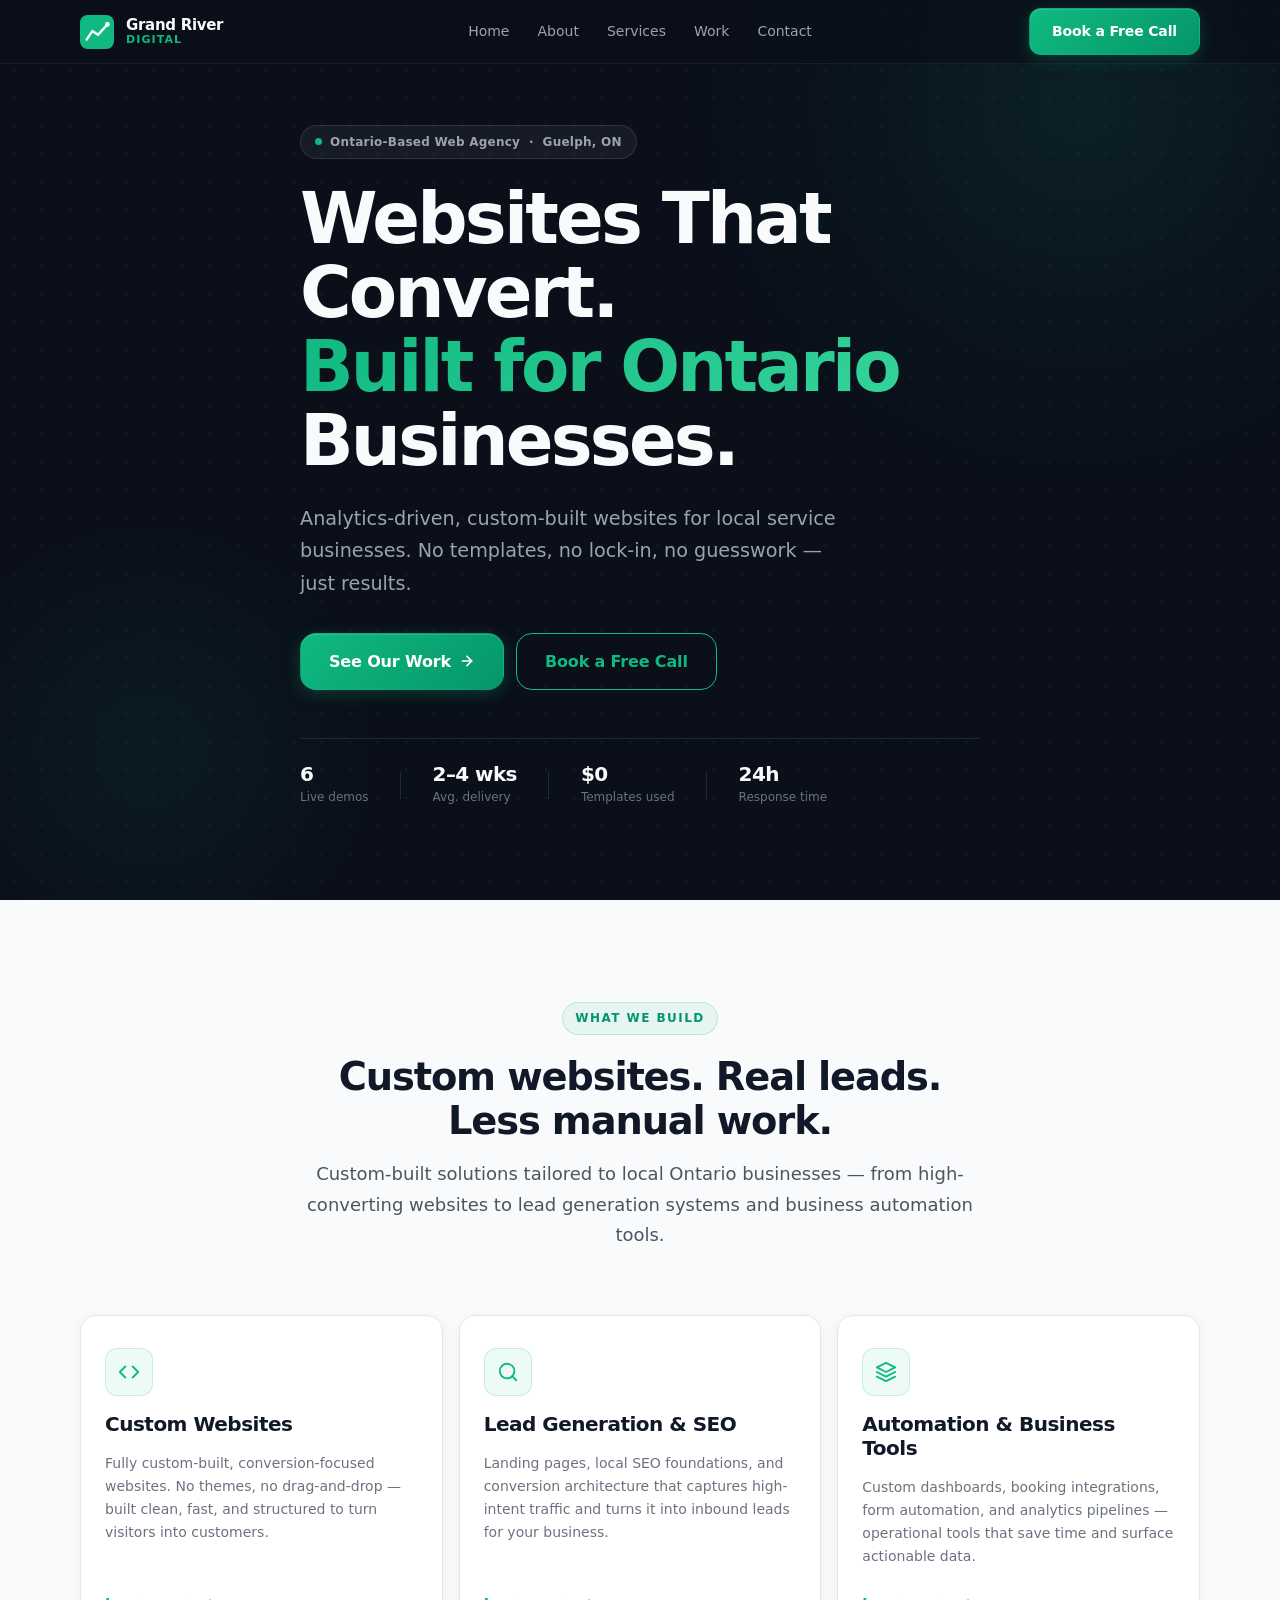
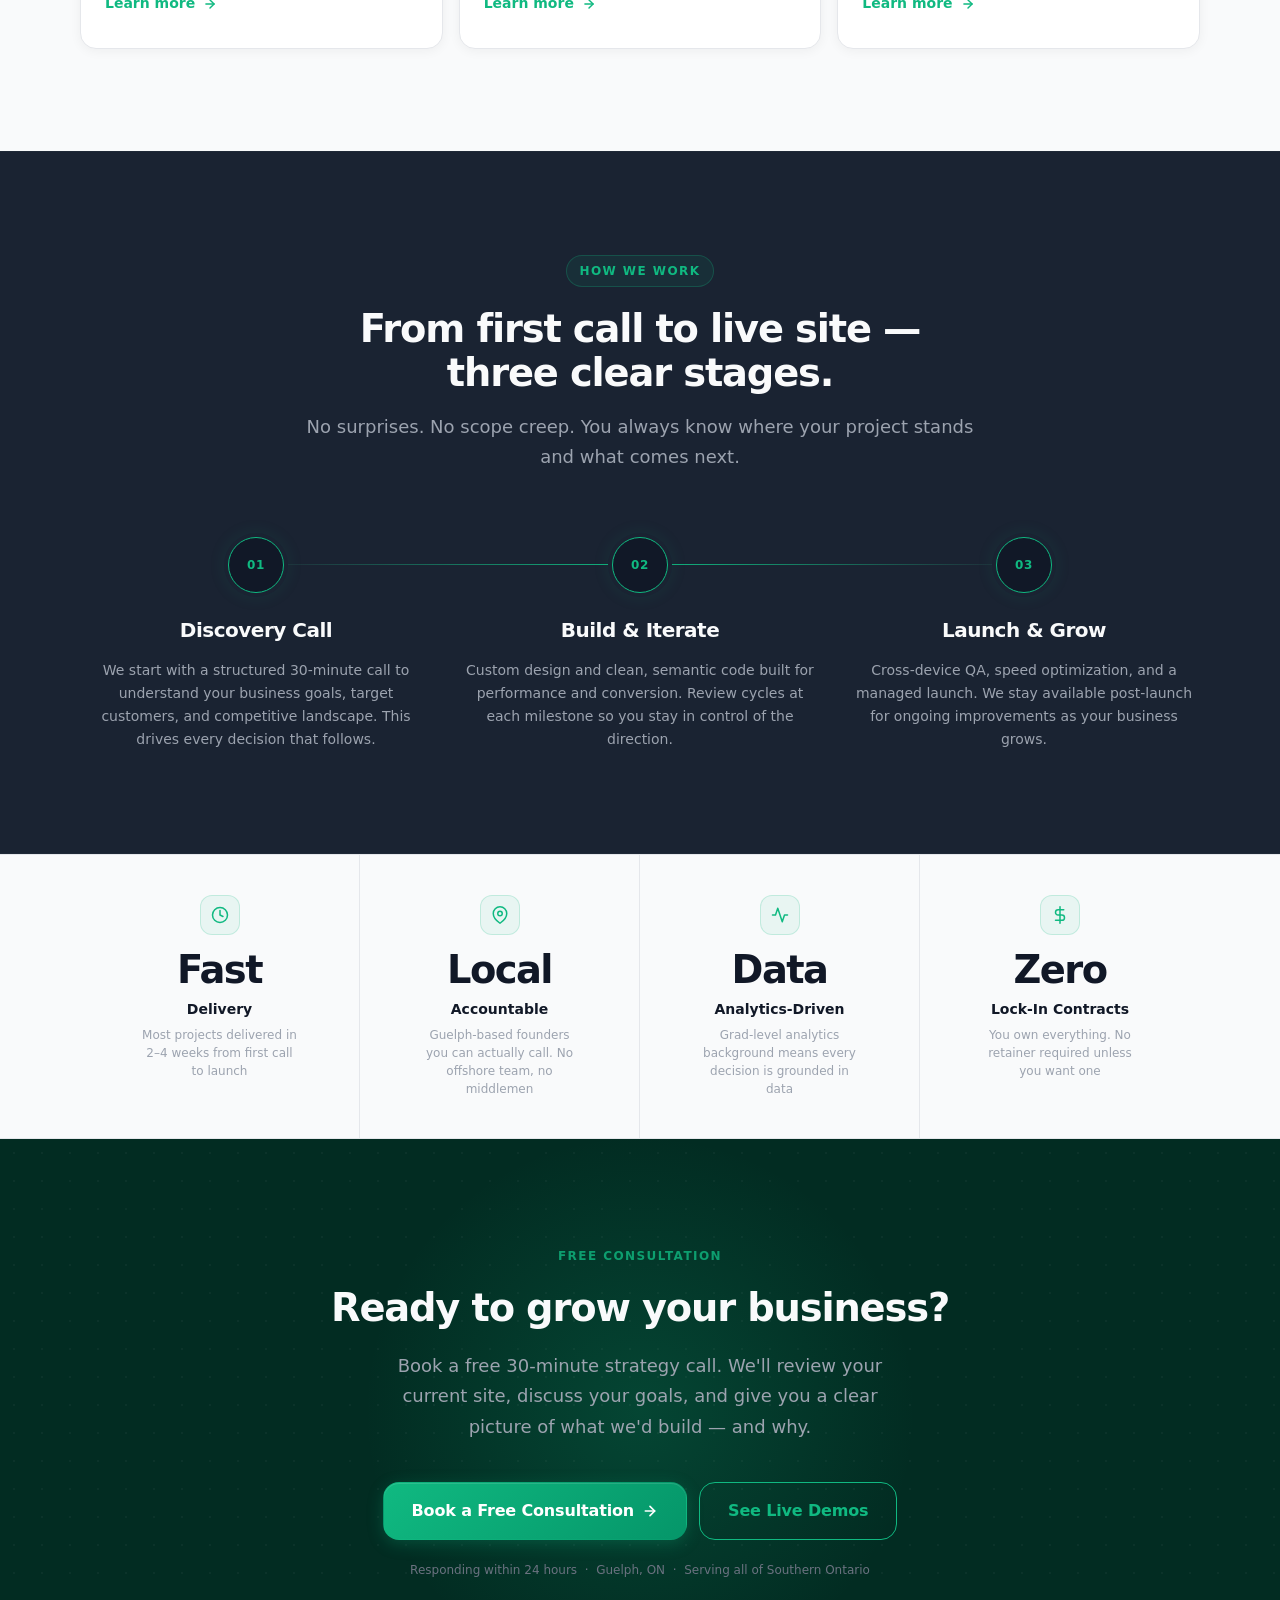
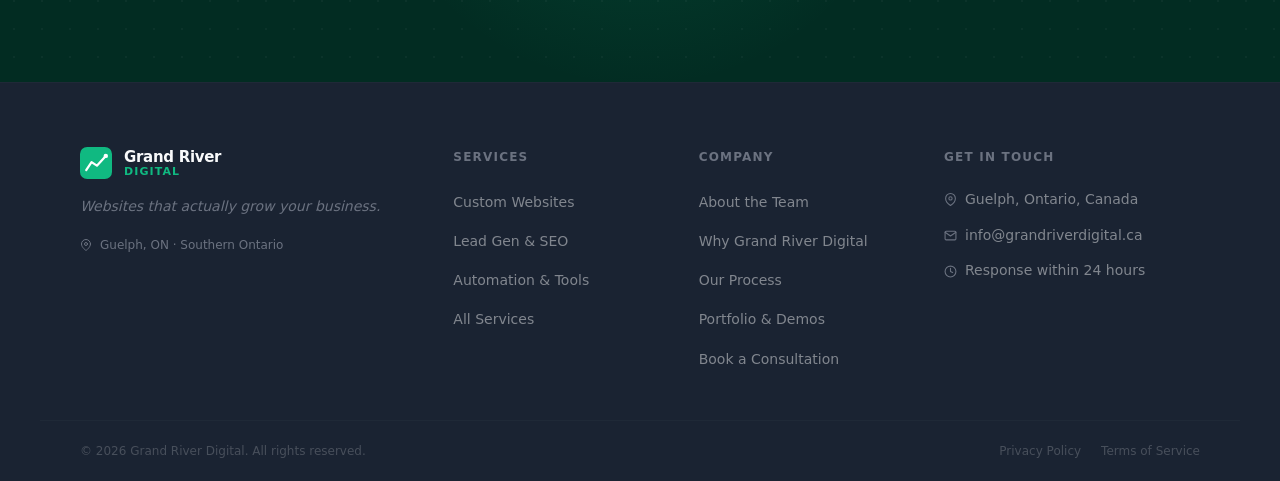
==== commit 1e2cfd4b: "design: rebalance light/dark sections across all pages - Homepage: services + stats sections → light" ====
--- a/index.html
+++ b/index.html
@@ -82,7 +82,7 @@
       <div class="hero__orb-2" aria-hidden="true"></div>
 
       <div class="container hero__inner">
-        <div class="hero__badge reveal">
+        <div class="hero__badge">
           <span class="hero__badge-dot" aria-hidden="true"></span>
           Ontario-Based Web Agency &nbsp;·&nbsp; Guelph, ON
         </div>
@@ -113,27 +113,27 @@
             <span class="hero__stat-label">Live demos</span>
           </div>
           <div class="hero__stat" role="listitem">
-            <span class="hero__stat-value">417+</span>
-            <span class="hero__stat-label">Businesses contacted</span>
+            <span class="hero__stat-value">2–4 wks</span>
+            <span class="hero__stat-label">Avg. delivery</span>
           </div>
           <div class="hero__stat" role="listitem">
-            <span class="hero__stat-value">Queen's</span>
-            <span class="hero__stat-label">Grad founders</span>
+            <span class="hero__stat-value">$0</span>
+            <span class="hero__stat-label">Templates used</span>
           </div>
           <div class="hero__stat" role="listitem">
-            <span class="hero__stat-value">ON</span>
-            <span class="hero__stat-label">Ontario-based</span>
+            <span class="hero__stat-value">24h</span>
+            <span class="hero__stat-label">Response time</span>
           </div>
         </div>
       </div>
     </section>
 
     <!-- ══ SERVICES OVERVIEW ══ -->
-    <section class="section services-section" id="services" aria-labelledby="services-heading">
+    <section class="section services-section section-light" id="services" aria-labelledby="services-heading">
       <div class="container">
         <div class="section-header reveal">
           <span class="eyebrow">What We Build</span>
-          <h2 id="services-heading" class="section-title">Three services.<br>One focus: growth.</h2>
+          <h2 id="services-heading" class="section-title">Custom websites. Real leads.<br>Less manual work.</h2>
           <p class="section-sub">Custom-built solutions tailored to local Ontario businesses — from high-converting websites to lead generation systems and business automation tools.</p>
         </div>
 
@@ -215,7 +215,7 @@
     </section>
 
     <!-- ══ TRUST STATS ══ -->
-    <section class="stats-section" aria-label="Why businesses choose us">
+    <section class="stats-section section-light" aria-label="Why businesses choose us">
       <div class="container">
         <div class="stats-grid">
 
@@ -344,8 +344,8 @@
       <div class="container footer__bottom-inner">
         <span>&copy; <span class="footer-year">2026</span> Grand River Digital. All rights reserved.</span>
         <div class="footer__bottom-links">
-          <a href="/contact">Privacy Policy</a>
-          <a href="/contact">Terms of Service</a>
+          <a href="mailto:info@grandriverdigital.ca?subject=Privacy%20Policy">Privacy Policy</a>
+          <a href="mailto:info@grandriverdigital.ca?subject=Terms%20of%20Service">Terms of Service</a>
         </div>
       </div>
     </div>
--- a/styles.css
+++ b/styles.css
@@ -0,0 +1,2171 @@
+/* ══════════════════════════════════════════════════════
+   GRAND RIVER DIGITAL — styles.css v2
+   Premium Agency Redesign · Dark Mode
+   Inspired by Linear, Vercel, Stripe
+══════════════════════════════════════════════════════ */
+
+/* ── TOKENS ─────────────────────────────────────── */
+:root {
+  /* Colours */
+  --bg:           #0A0F1A;
+  --surface:      #111827;
+  --surface-2:    #1a2332;
+  --border:       #1F2937;
+  --border-light: #374151;
+
+  --accent:       #10B981;
+  --accent-dark:  #059669;
+  --accent-hover: #34D399;
+  --accent-glow:  rgba(16, 185, 129, 0.18);
+  --accent-dim:   rgba(16, 185, 129, 0.08);
+
+  --text:         #F9FAFB;
+  --text-muted:   #9CA3AF;
+  --text-subtle:  #6B7280;
+
+  /* Typography */
+  --font: 'Inter', system-ui, -apple-system, sans-serif;
+  --text-xs:   0.75rem;
+  --text-sm:   0.875rem;
+  --text-base: 1rem;
+  --text-lg:   1.125rem;
+  --text-xl:   1.25rem;
+  --text-2xl:  1.5rem;
+  --text-3xl:  clamp(1.75rem, 3vw, 2.625rem);
+  --text-hero: clamp(2.75rem, 5.5vw, 4.5rem);
+
+  /* Spacing (8-pt grid) */
+  --sp-1:  0.25rem;
+  --sp-2:  0.5rem;
+  --sp-3:  0.75rem;
+  --sp-4:  1rem;
+  --sp-5:  1.25rem;
+  --sp-6:  1.5rem;
+  --sp-8:  2rem;
+  --sp-10: 2.5rem;
+  --sp-12: 3rem;
+  --sp-16: 4rem;
+  --sp-20: 5rem;
+  --sp-24: 6rem;
+
+  /* Layout */
+  --container:  1200px;
+  --prose:      680px;
+  --header-h:   64px;
+  --section-y:  clamp(4rem, 8vw, 7rem);
+
+  /* Radii */
+  --r-sm:   6px;
+  --r-md:   12px;
+  --r-lg:   16px;
+  --r-xl:   24px;
+  --r-full: 9999px;
+
+  /* Shadows */
+  --shadow-card:    0 0 0 1px var(--border), 0 4px 24px rgba(0,0,0,0.4);
+  --shadow-card-hover: 0 0 0 1px var(--accent), 0 8px 40px rgba(16,185,129,0.12);
+  --shadow-glow:    0 0 40px var(--accent-glow);
+  --shadow-glow-sm: 0 0 20px rgba(16,185,129,0.2);
+
+  /* Transitions */
+  --ease:     cubic-bezier(0.4, 0, 0.2, 1);
+  --t:        200ms;
+  --t-md:     300ms;
+}
+
+/* ── RESET ──────────────────────────────────────── */
+*, *::before, *::after { box-sizing: border-box; margin: 0; padding: 0; }
+
+html {
+  scroll-behavior: smooth;
+  scroll-padding-top: calc(var(--header-h) + 24px);
+  -webkit-text-size-adjust: 100%;
+  text-size-adjust: 100%;
+}
+
+body {
+  font-family: var(--font);
+  font-size: var(--text-base);
+  line-height: 1.7;
+  color: var(--text);
+  background: var(--bg);
+  overflow-x: hidden;
+  -webkit-font-smoothing: antialiased;
+  text-rendering: optimizeLegibility;
+}
+
+img { max-width: 100%; height: auto; display: block; }
+ul  { list-style: none; }
+a   { color: var(--accent); text-decoration: none; transition: color var(--t) var(--ease); }
+a:hover { color: var(--accent-hover); }
+
+button {
+  cursor: pointer;
+  border: none;
+  background: none;
+  font-family: var(--font);
+}
+
+:focus-visible {
+  outline: 2px solid var(--accent);
+  outline-offset: 3px;
+  border-radius: var(--r-sm);
+}
+
+/* ── REDUCED MOTION ─────────────────────────────── */
+@media (prefers-reduced-motion: reduce) {
+  *, *::before, *::after {
+    animation-duration: 0.01ms !important;
+    animation-iteration-count: 1 !important;
+    transition-duration: 0.01ms !important;
+  }
+  html { scroll-behavior: auto; }
+  .reveal { opacity: 1 !important; transform: none !important; }
+}
+
+/* ── LAYOUT ─────────────────────────────────────── */
+.container {
+  width: 100%;
+  max-width: var(--container);
+  margin: 0 auto;
+  padding: 0 var(--sp-5);
+}
+@media (min-width: 640px)  { .container { padding: 0 var(--sp-8);  } }
+@media (min-width: 1024px) { .container { padding: 0 var(--sp-10); } }
+
+.section { padding: var(--section-y) 0; }
+
+/* ── SKIP LINK ──────────────────────────────────── */
+.skip-link {
+  position: absolute;
+  top: -100%;
+  left: var(--sp-2);
+  background: var(--accent);
+  color: #000;
+  font-weight: 700;
+  padding: var(--sp-2) var(--sp-4);
+  border-radius: var(--r-sm);
+  z-index: 9999;
+  transition: top var(--t) var(--ease);
+}
+.skip-link:focus { top: var(--sp-2); }
+
+/* ── REVEAL ANIMATION ───────────────────────────── */
+.reveal {
+  opacity: 0;
+  transform: translateY(20px);
+  transition: opacity 500ms var(--ease), transform 500ms var(--ease);
+}
+.reveal.is-visible { opacity: 1; transform: none; }
+
+/* ── DOT GRID BG ────────────────────────────────── */
+.dot-grid {
+  background-image: radial-gradient(circle, rgba(255,255,255,0.06) 1px, transparent 1px);
+  background-size: 28px 28px;
+}
+
+/* ═══════════════════════════════════════════════════
+   TYPOGRAPHY COMPONENTS
+══════════════════════════════════════════════════ */
+.eyebrow {
+  display: inline-flex;
+  align-items: center;
+  gap: var(--sp-2);
+  font-size: var(--text-xs);
+  font-weight: 700;
+  text-transform: uppercase;
+  letter-spacing: 0.12em;
+  color: var(--accent);
+  background: var(--accent-dim);
+  border: 1px solid rgba(16,185,129,0.25);
+  padding: 5px 12px;
+  border-radius: var(--r-full);
+  margin-bottom: var(--sp-5);
+  width: fit-content;
+}
+
+.section-header {
+  text-align: center;
+  max-width: var(--prose);
+  margin: 0 auto var(--sp-16);
+}
+.section-header .eyebrow { margin-left: auto; margin-right: auto; }
+
+.section-title {
+  font-size: var(--text-3xl);
+  font-weight: 700;
+  letter-spacing: -0.03em;
+  line-height: 1.15;
+  color: var(--text);
+  margin-bottom: var(--sp-4);
+}
+
+.section-sub {
+  font-size: var(--text-lg);
+  color: var(--text-muted);
+  line-height: 1.7;
+}
+
+.section-header--left { text-align: left; }
+.section-header--left .eyebrow { margin-left: 0; margin-right: 0; }
+
+/* ═══════════════════════════════════════════════════
+   BUTTONS
+══════════════════════════════════════════════════ */
+.btn {
+  display: inline-flex;
+  align-items: center;
+  justify-content: center;
+  gap: var(--sp-2);
+  font-family: var(--font);
+  font-size: var(--text-sm);
+  font-weight: 600;
+  letter-spacing: -0.01em;
+  padding: 11px 22px;
+  min-height: 44px;
+  border-radius: var(--r-md);
+  white-space: nowrap;
+  cursor: pointer;
+  text-decoration: none;
+  transition:
+    background var(--t) var(--ease),
+    border-color var(--t) var(--ease),
+    box-shadow var(--t) var(--ease),
+    transform var(--t) var(--ease),
+    color var(--t) var(--ease);
+}
+
+.btn:hover { transform: translateY(-1px); }
+.btn:active { transform: translateY(0); }
+
+/* Primary: emerald fill */
+.btn-primary {
+  background: linear-gradient(135deg, var(--accent), var(--accent-dark));
+  color: #fff;
+  border: 1px solid transparent;
+  box-shadow: 0 1px 0 rgba(255,255,255,0.12) inset,
+              0 4px 16px rgba(16,185,129,0.25);
+}
+.btn-primary:hover {
+  color: #fff;
+  background: linear-gradient(135deg, var(--accent-hover), var(--accent));
+  box-shadow: 0 1px 0 rgba(255,255,255,0.15) inset,
+              0 6px 24px rgba(16,185,129,0.4);
+}
+
+/* Ghost: transparent with accent border */
+.btn-ghost {
+  background: transparent;
+  color: var(--accent);
+  border: 1px solid var(--accent);
+}
+.btn-ghost:hover {
+  color: #fff;
+  border-color: var(--accent);
+  background: var(--accent);
+}
+
+/* Large modifier */
+.btn-lg {
+  font-size: var(--text-base);
+  padding: 14px 28px;
+  min-height: 52px;
+  border-radius: var(--r-lg);
+}
+
+/* Full width */
+.btn-full { width: 100%; justify-content: center; }
+
+/* ═══════════════════════════════════════════════════
+   HEADER & NAV
+══════════════════════════════════════════════════ */
+.header {
+  position: fixed;
+  top: 0;
+  left: 0;
+  right: 0;
+  height: var(--header-h);
+  z-index: 900;
+  background: rgba(10, 15, 26, 0.7);
+  backdrop-filter: blur(20px);
+  -webkit-backdrop-filter: blur(20px);
+  border-bottom: 1px solid rgba(255,255,255,0.06);
+  transition: background var(--t-md) var(--ease), border-color var(--t-md) var(--ease);
+}
+.header.is-scrolled {
+  background: rgba(10, 15, 26, 0.92);
+  border-bottom-color: var(--border);
+}
+
+.header__inner {
+  display: flex;
+  align-items: center;
+  justify-content: space-between;
+  height: 100%;
+}
+
+/* Logo */
+.logo {
+  display: flex;
+  align-items: center;
+  gap: var(--sp-3);
+  text-decoration: none;
+  flex-shrink: 0;
+  color: var(--text);
+}
+.logo:hover { color: var(--text); }
+
+.logo__mark { display: flex; align-items: center; justify-content: center; }
+
+.logo__text {
+  display: flex;
+  flex-direction: column;
+  line-height: 1.1;
+}
+.logo__name {
+  font-size: 0.9375rem;
+  font-weight: 700;
+  color: var(--text);
+  letter-spacing: -0.02em;
+}
+.logo__sub {
+  font-size: 0.6875rem;
+  font-weight: 600;
+  color: var(--accent);
+  text-transform: uppercase;
+  letter-spacing: 0.1em;
+}
+
+/* Desktop nav */
+.nav { display: none; }
+.nav__list {
+  display: flex;
+  align-items: center;
+  gap: var(--sp-1);
+}
+.nav__link {
+  display: flex;
+  align-items: center;
+  font-size: var(--text-sm);
+  font-weight: 500;
+  color: var(--text-muted);
+  padding: 6px 12px;
+  border-radius: var(--r-md);
+  text-decoration: none;
+  min-height: 36px;
+  transition: color var(--t) var(--ease), background var(--t) var(--ease);
+}
+.nav__link:hover { color: var(--text); background: rgba(255,255,255,0.05); }
+.nav__link.is-active { color: var(--text); }
+
+/* Mobile CTA inside nav panel */
+.nav__mobile-cta { display: none; }
+
+/* Hamburger toggle */
+.nav-toggle {
+  display: flex;
+  flex-direction: column;
+  justify-content: center;
+  gap: 5px;
+  padding: var(--sp-2);
+  min-width: 44px;
+  min-height: 44px;
+  align-items: center;
+  border-radius: var(--r-md);
+  color: var(--text-muted);
+  flex-shrink: 0;
+  transition: background var(--t) var(--ease);
+}
+.nav-toggle:hover { background: rgba(255,255,255,0.05); }
+
+.nav-toggle__bar {
+  display: block;
+  width: 20px;
+  height: 2px;
+  background: currentColor;
+  border-radius: 2px;
+  transform-origin: center;
+  transition: transform var(--t) var(--ease), opacity var(--t) var(--ease);
+}
+.nav-toggle.is-open .nav-toggle__bar:nth-child(1) { transform: translateY(7px) rotate(45deg); }
+.nav-toggle.is-open .nav-toggle__bar:nth-child(2) { opacity: 0; transform: scaleX(0); }
+.nav-toggle.is-open .nav-toggle__bar:nth-child(3) { transform: translateY(-7px) rotate(-45deg); }
+
+/* Mobile nav panel */
+.nav.is-open {
+  display: flex;
+  flex-direction: column;
+  position: fixed;
+  top: var(--header-h);
+  left: 0; right: 0; bottom: 0;
+  background: rgba(10, 15, 26, 0.98);
+  backdrop-filter: blur(20px);
+  -webkit-backdrop-filter: blur(20px);
+  border-top: 1px solid var(--border);
+  padding: var(--sp-6) var(--sp-5) var(--sp-10);
+  z-index: 899;
+  overflow-y: auto;
+  animation: slideDown 220ms var(--ease);
+}
+
+@keyframes slideDown {
+  from { opacity: 0; transform: translateY(-8px); }
+  to   { opacity: 1; transform: none; }
+}
+
+.nav.is-open .nav__list {
+  flex-direction: column;
+  align-items: stretch;
+  gap: var(--sp-1);
+}
+.nav.is-open .nav__link {
+  font-size: var(--text-xl);
+  font-weight: 600;
+  padding: var(--sp-4) var(--sp-3);
+  border-radius: var(--r-lg);
+  color: var(--text-muted);
+  min-height: 56px;
+}
+.nav.is-open .nav__link:hover,
+.nav.is-open .nav__link.is-active { color: var(--text); background: rgba(255,255,255,0.05); }
+
+.nav.is-open .nav__mobile-cta {
+  display: flex;
+  align-items: center;
+  justify-content: center;
+  margin-top: var(--sp-6);
+  background: linear-gradient(135deg, var(--accent), var(--accent-dark));
+  color: #fff;
+  font-weight: 600;
+  font-size: var(--text-base);
+  padding: var(--sp-4);
+  border-radius: var(--r-lg);
+  text-decoration: none;
+  min-height: 56px;
+}
+
+/* Desktop layout: logo | nav (centered) | cta */
+@media (min-width: 900px) {
+  .header__inner {
+    display: grid;
+    grid-template-columns: 1fr auto 1fr;
+    align-items: center;
+  }
+  .nav {
+    display: flex;
+    align-items: center;
+    justify-content: center;
+    grid-column: 2;
+  }
+  .header__cta { justify-self: end; }
+  .nav-toggle  { display: none; }
+}
+
+/* ═══════════════════════════════════════════════════
+   HERO
+══════════════════════════════════════════════════ */
+.hero {
+  position: relative;
+  min-height: 100vh;
+  display: flex;
+  align-items: center;
+  padding: calc(var(--header-h) + 3rem) 0 5rem;
+  overflow: hidden;
+  background: var(--bg);
+}
+
+/* Dot grid overlay */
+.hero::before {
+  content: '';
+  position: absolute;
+  inset: 0;
+  background-image: radial-gradient(circle, rgba(255,255,255,0.055) 1px, transparent 1px);
+  background-size: 28px 28px;
+  pointer-events: none;
+  z-index: 0;
+}
+
+/* Gradient orbs */
+.hero__orb-1,
+.hero__orb-2 {
+  position: absolute;
+  border-radius: 50%;
+  pointer-events: none;
+  z-index: 0;
+}
+.hero__orb-1 {
+  width: 800px;
+  height: 800px;
+  background: radial-gradient(circle, rgba(16,185,129,0.1) 0%, rgba(5,150,105,0.04) 40%, transparent 70%);
+  top: -300px;
+  right: -200px;
+  animation: orbFloat1 12s ease-in-out infinite;
+}
+.hero__orb-2 {
+  width: 500px;
+  height: 500px;
+  background: radial-gradient(circle, rgba(16,185,129,0.07) 0%, transparent 65%);
+  bottom: -100px;
+  left: -100px;
+  animation: orbFloat2 10s ease-in-out infinite;
+}
+
+@keyframes orbFloat1 {
+  0%, 100% { transform: translate(0, 0) scale(1); }
+  40%       { transform: translate(-40px, 30px) scale(1.08); }
+  70%       { transform: translate(20px, -20px) scale(0.95); }
+}
+@keyframes orbFloat2 {
+  0%, 100% { transform: translate(0, 0) scale(1); }
+  50%       { transform: translate(30px, -40px) scale(1.1); }
+}
+
+.hero__inner {
+  position: relative;
+  z-index: 1;
+  display: flex;
+  flex-direction: column;
+  align-items: flex-start;
+  max-width: 760px;
+}
+
+/* Pill badge */
+.hero__badge {
+  display: inline-flex;
+  align-items: center;
+  gap: var(--sp-2);
+  font-size: var(--text-xs);
+  font-weight: 600;
+  letter-spacing: 0.02em;
+  color: var(--text-muted);
+  background: rgba(255,255,255,0.05);
+  border: 1px solid rgba(255,255,255,0.1);
+  padding: 6px 14px;
+  border-radius: var(--r-full);
+  margin-bottom: var(--sp-6);
+}
+.hero__badge-dot {
+  width: 7px;
+  height: 7px;
+  background: var(--accent);
+  border-radius: 50%;
+  animation: pulse-dot 2.5s ease-in-out infinite;
+  flex-shrink: 0;
+}
+@keyframes pulse-dot {
+  0%, 100% { opacity: 1; transform: scale(1); }
+  50%       { opacity: 0.4; transform: scale(0.8); }
+}
+
+/* Headline */
+.hero__headline {
+  font-size: var(--text-hero);
+  font-weight: 800;
+  letter-spacing: -0.04em;
+  line-height: 1.05;
+  color: var(--text);
+  margin-bottom: var(--sp-6);
+}
+.hero__headline span {
+  background: linear-gradient(135deg, var(--accent), var(--accent-hover));
+  -webkit-background-clip: text;
+  -webkit-text-fill-color: transparent;
+  background-clip: text;
+}
+
+/* Subheadline */
+.hero__sub {
+  font-size: clamp(1rem, 1.5vw, 1.2rem);
+  color: var(--text-muted);
+  line-height: 1.7;
+  max-width: 540px;
+  margin-bottom: var(--sp-8);
+}
+
+/* CTA row */
+.hero__actions {
+  display: flex;
+  flex-wrap: wrap;
+  gap: var(--sp-3);
+  margin-bottom: var(--sp-12);
+}
+
+/* Stats strip */
+.hero__stats {
+  display: flex;
+  flex-wrap: wrap;
+  align-items: center;
+  gap: 0;
+  border-top: 1px solid var(--border);
+  padding-top: var(--sp-6);
+  width: 100%;
+  max-width: 680px;
+}
+.hero__stat {
+  display: flex;
+  flex-direction: column;
+  padding: 0 var(--sp-8) 0 0;
+  margin-right: var(--sp-8);
+  position: relative;
+}
+.hero__stat:not(:last-child)::after {
+  content: '';
+  position: absolute;
+  right: 0;
+  top: 50%;
+  transform: translateY(-50%);
+  width: 1px;
+  height: 28px;
+  background: var(--border);
+}
+.hero__stat-value {
+  font-size: var(--text-xl);
+  font-weight: 800;
+  color: var(--text);
+  letter-spacing: -0.03em;
+  line-height: 1.1;
+}
+.hero__stat-label {
+  font-size: var(--text-xs);
+  color: var(--text-subtle);
+  font-weight: 500;
+  margin-top: 2px;
+}
+
+@media (max-width: 640px) {
+  .hero__stats {
+    gap: var(--sp-5);
+    border-top: none;
+    padding-top: 0;
+    border-left: 1px solid var(--border);
+    padding-left: var(--sp-5);
+    flex-direction: column;
+    align-items: flex-start;
+  }
+  .hero__stat {
+    padding: 0;
+    margin: 0;
+  }
+  .hero__stat::after { display: none; }
+}
+
+@media (max-width: 480px) {
+  .hero__actions { flex-direction: column; width: 100%; }
+  .hero__actions .btn { width: 100%; justify-content: center; }
+}
+
+/* ═══════════════════════════════════════════════════
+   SERVICES CARDS (homepage overview)
+══════════════════════════════════════════════════ */
+.services-section { background: var(--bg); }
+
+.services-grid {
+  display: grid;
+  grid-template-columns: 1fr;
+  gap: var(--sp-4);
+}
+@media (min-width: 720px) {
+  .services-grid { grid-template-columns: repeat(3, 1fr); }
+}
+
+.service-card {
+  background: var(--surface);
+  border: 1px solid var(--border);
+  border-radius: var(--r-lg);
+  padding: var(--sp-8) var(--sp-6);
+  display: flex;
+  flex-direction: column;
+  gap: var(--sp-4);
+  text-decoration: none;
+  color: inherit;
+  transition:
+    border-color var(--t) var(--ease),
+    transform var(--t-md) var(--ease),
+    box-shadow var(--t-md) var(--ease);
+}
+.service-card:hover {
+  border-color: var(--accent);
+  transform: translateY(-4px);
+  box-shadow: 0 4px 0 0 var(--accent), 0 20px 60px rgba(16,185,129,0.1);
+  color: inherit;
+}
+
+.service-card__icon {
+  width: 48px;
+  height: 48px;
+  background: var(--accent-dim);
+  border: 1px solid rgba(16,185,129,0.2);
+  border-radius: var(--r-md);
+  display: flex;
+  align-items: center;
+  justify-content: center;
+  color: var(--accent);
+  flex-shrink: 0;
+}
+
+.service-card__title {
+  font-size: var(--text-xl);
+  font-weight: 700;
+  color: var(--text);
+  letter-spacing: -0.025em;
+  line-height: 1.2;
+}
+
+.service-card__desc {
+  font-size: var(--text-sm);
+  color: var(--text-muted);
+  line-height: 1.65;
+  flex: 1;
+}
+
+.service-card__link {
+  display: inline-flex;
+  align-items: center;
+  gap: var(--sp-2);
+  font-size: var(--text-sm);
+  font-weight: 600;
+  color: var(--accent);
+  margin-top: var(--sp-2);
+  transition: gap var(--t) var(--ease);
+}
+.service-card:hover .service-card__link { gap: var(--sp-3); }
+
+/* ═══════════════════════════════════════════════════
+   HOW WE WORK (3 steps, horizontal)
+══════════════════════════════════════════════════ */
+.hiw-section {
+  background: var(--surface-2);
+  border-top: 1px solid var(--border);
+  border-bottom: 1px solid var(--border);
+}
+
+.hiw-steps {
+  display: grid;
+  grid-template-columns: 1fr;
+  gap: var(--sp-10);
+  position: relative;
+}
+
+@media (min-width: 768px) {
+  .hiw-steps {
+    grid-template-columns: repeat(3, 1fr);
+    text-align: center;
+    gap: var(--sp-8);
+  }
+
+  /* Connecting line between step numbers */
+  .hiw-steps::before {
+    content: '';
+    position: absolute;
+    top: 27px; /* center of 56px circle */
+    left: calc(100% / 6);
+    right: calc(100% / 6);
+    height: 1px;
+    background: linear-gradient(90deg, var(--border), var(--accent), var(--border));
+    z-index: 0;
+  }
+}
+
+.hiw-step { position: relative; }
+
+.hiw-step__num {
+  width: 56px;
+  height: 56px;
+  border-radius: 50%;
+  background: var(--surface);
+  border: 1px solid var(--accent);
+  display: flex;
+  align-items: center;
+  justify-content: center;
+  font-size: var(--text-xs);
+  font-weight: 800;
+  color: var(--accent);
+  letter-spacing: 0.05em;
+  margin-bottom: var(--sp-5);
+  position: relative;
+  z-index: 1;
+  box-shadow: 0 0 0 4px var(--surface-2), 0 0 20px rgba(16,185,129,0.15);
+  transition: box-shadow var(--t-md) var(--ease);
+}
+@media (min-width: 768px) {
+  .hiw-step__num { margin-left: auto; margin-right: auto; }
+}
+.hiw-step:hover .hiw-step__num {
+  box-shadow: 0 0 0 4px var(--surface-2), 0 0 30px rgba(16,185,129,0.35);
+}
+
+/* Left marker on mobile */
+@media (max-width: 767px) {
+  .hiw-step {
+    display: flex;
+    gap: var(--sp-5);
+    align-items: flex-start;
+  }
+  .hiw-step__num { flex-shrink: 0; margin-bottom: 0; }
+  .hiw-step__body { padding-top: var(--sp-2); }
+}
+
+.hiw-step__title {
+  font-size: var(--text-xl);
+  font-weight: 700;
+  color: var(--text);
+  letter-spacing: -0.025em;
+  margin-bottom: var(--sp-3);
+}
+
+.hiw-step__desc {
+  font-size: var(--text-sm);
+  color: var(--text-muted);
+  line-height: 1.65;
+}
+
+/* ═══════════════════════════════════════════════════
+   STATS / TRUST STRIP
+══════════════════════════════════════════════════ */
+.stats-section {
+  background: var(--bg);
+  border-top: 1px solid var(--border);
+  border-bottom: 1px solid var(--border);
+}
+
+.stats-grid {
+  display: grid;
+  grid-template-columns: repeat(2, 1fr);
+  gap: 0;
+}
+@media (min-width: 768px) {
+  .stats-grid { grid-template-columns: repeat(4, 1fr); }
+}
+
+.stat-item {
+  display: flex;
+  flex-direction: column;
+  align-items: center;
+  text-align: center;
+  padding: var(--sp-10) var(--sp-6);
+  border-right: 1px solid var(--border);
+  border-bottom: 1px solid var(--border);
+}
+@media (min-width: 768px) {
+  .stat-item:last-child { border-right: none; }
+  .stat-item:nth-child(n) { border-bottom: none; }
+}
+@media (max-width: 767px) {
+  .stat-item:nth-child(2n) { border-right: none; }
+  .stat-item:nth-child(3),
+  .stat-item:nth-child(4) { border-bottom: none; }
+}
+
+.stat-item__icon {
+  width: 40px;
+  height: 40px;
+  background: var(--accent-dim);
+  border: 1px solid rgba(16,185,129,0.2);
+  border-radius: var(--r-md);
+  display: flex;
+  align-items: center;
+  justify-content: center;
+  color: var(--accent);
+  margin-bottom: var(--sp-4);
+}
+
+.stat-item__value {
+  font-size: clamp(1.75rem, 3vw, 2.5rem);
+  font-weight: 800;
+  color: var(--text);
+  letter-spacing: -0.04em;
+  line-height: 1;
+  margin-bottom: var(--sp-2);
+}
+
+.stat-item__title {
+  font-size: var(--text-sm);
+  font-weight: 600;
+  color: var(--text);
+  margin-bottom: var(--sp-1);
+}
+
+.stat-item__desc {
+  font-size: var(--text-xs);
+  color: var(--text-subtle);
+  line-height: 1.5;
+  max-width: 160px;
+}
+
+/* ═══════════════════════════════════════════════════
+   CTA BAND
+══════════════════════════════════════════════════ */
+.cta-band {
+  background: var(--bg);
+  position: relative;
+  overflow: hidden;
+  padding: var(--section-y) 0;
+}
+
+/* Large glow orb */
+.cta-band::before {
+  content: '';
+  position: absolute;
+  top: 50%;
+  left: 50%;
+  transform: translate(-50%, -50%);
+  width: 600px;
+  height: 600px;
+  background: radial-gradient(circle, rgba(16,185,129,0.08) 0%, transparent 65%);
+  pointer-events: none;
+}
+
+/* Dot grid */
+.cta-band::after {
+  content: '';
+  position: absolute;
+  inset: 0;
+  background-image: radial-gradient(circle, rgba(255,255,255,0.04) 1px, transparent 1px);
+  background-size: 28px 28px;
+  pointer-events: none;
+}
+
+.cta-band__inner {
+  position: relative;
+  z-index: 1;
+  text-align: center;
+  max-width: var(--prose);
+  margin: 0 auto;
+}
+
+.cta-band__eyebrow {
+  display: inline-block;
+  font-size: var(--text-xs);
+  font-weight: 700;
+  text-transform: uppercase;
+  letter-spacing: 0.12em;
+  color: var(--accent);
+  margin-bottom: var(--sp-5);
+  opacity: 0.8;
+}
+
+.cta-band__title {
+  font-size: var(--text-3xl);
+  font-weight: 700;
+  letter-spacing: -0.03em;
+  line-height: 1.15;
+  color: var(--text);
+  margin-bottom: var(--sp-5);
+}
+
+.cta-band__sub {
+  font-size: var(--text-lg);
+  color: var(--text-muted);
+  line-height: 1.7;
+  max-width: 540px;
+  margin: 0 auto var(--sp-10);
+}
+
+.cta-band__actions {
+  display: flex;
+  justify-content: center;
+  flex-wrap: wrap;
+  gap: var(--sp-3);
+}
+
+.cta-band__note {
+  font-size: var(--text-xs);
+  color: var(--text-subtle);
+  margin-top: var(--sp-5);
+}
+
+/* ═══════════════════════════════════════════════════
+   PAGE HERO (inner pages)
+══════════════════════════════════════════════════ */
+.page-hero {
+  background: var(--bg);
+  padding: calc(var(--header-h) + 4rem) 0 4rem;
+  position: relative;
+  overflow: hidden;
+  border-bottom: 1px solid var(--border);
+}
+.page-hero::before {
+  content: '';
+  position: absolute;
+  inset: 0;
+  background-image: radial-gradient(circle, rgba(255,255,255,0.04) 1px, transparent 1px);
+  background-size: 28px 28px;
+  pointer-events: none;
+}
+.page-hero__orb {
+  position: absolute;
+  width: 500px;
+  height: 500px;
+  background: radial-gradient(circle, rgba(16,185,129,0.08) 0%, transparent 65%);
+  border-radius: 50%;
+  top: -200px;
+  right: -100px;
+  pointer-events: none;
+}
+
+.page-hero__inner {
+  position: relative;
+  z-index: 1;
+  max-width: 720px;
+}
+
+.breadcrumb {
+  display: flex;
+  align-items: center;
+  gap: var(--sp-2);
+  font-size: var(--text-xs);
+  font-weight: 600;
+  color: var(--text-subtle);
+  margin-bottom: var(--sp-5);
+  letter-spacing: 0.02em;
+}
+.breadcrumb a { color: var(--text-subtle); text-decoration: none; transition: color var(--t) var(--ease); }
+.breadcrumb a:hover { color: var(--text-muted); }
+.breadcrumb__sep { color: var(--border-light); font-size: 0.65rem; }
+.breadcrumb__current { color: var(--accent); }
+
+.page-hero__title {
+  font-size: clamp(2.25rem, 4vw, 3.25rem);
+  font-weight: 700;
+  letter-spacing: -0.04em;
+  line-height: 1.1;
+  color: var(--text);
+  margin-bottom: var(--sp-5);
+}
+.page-hero__title span {
+  background: linear-gradient(135deg, var(--accent), var(--accent-hover));
+  -webkit-background-clip: text;
+  -webkit-text-fill-color: transparent;
+  background-clip: text;
+}
+
+.page-hero__sub {
+  font-size: var(--text-lg);
+  color: var(--text-muted);
+  line-height: 1.7;
+  max-width: 580px;
+}
+
+/* ═══════════════════════════════════════════════════
+   ABOUT PAGE — FOUNDERS
+══════════════════════════════════════════════════ */
+.about-section { background: var(--bg); }
+
+.founders-grid {
+  display: grid;
+  grid-template-columns: 1fr;
+  gap: var(--sp-5);
+}
+@media (min-width: 768px) {
+  .founders-grid { grid-template-columns: repeat(2, 1fr); }
+}
+
+.founder-card {
+  background: var(--surface);
+  border: 1px solid var(--border);
+  border-radius: var(--r-xl);
+  padding: var(--sp-8);
+  display: flex;
+  flex-direction: column;
+  gap: var(--sp-5);
+  transition: border-color var(--t) var(--ease), box-shadow var(--t-md) var(--ease);
+}
+.founder-card:hover {
+  border-color: var(--border-light);
+  box-shadow: 0 8px 40px rgba(0,0,0,0.3);
+}
+
+.founder-card__header {
+  display: flex;
+  align-items: center;
+  gap: var(--sp-4);
+}
+.founder-card__avatar {
+  width: 56px;
+  height: 56px;
+  border-radius: 50%;
+  display: flex;
+  align-items: center;
+  justify-content: center;
+  font-size: var(--text-sm);
+  font-weight: 800;
+  color: #fff;
+  letter-spacing: 0.04em;
+  flex-shrink: 0;
+}
+.founder-card__avatar--mason { background: linear-gradient(135deg, #1e40af, #3b82f6); }
+.founder-card__avatar--yick  { background: linear-gradient(135deg, var(--accent-dark), var(--accent)); }
+
+.founder-card__meta { display: flex; flex-direction: column; gap: 4px; }
+.founder-card__name {
+  font-size: var(--text-xl);
+  font-weight: 700;
+  color: var(--text);
+  letter-spacing: -0.02em;
+}
+.founder-card__role {
+  font-size: var(--text-xs);
+  font-weight: 600;
+  color: var(--accent);
+  text-transform: uppercase;
+  letter-spacing: 0.08em;
+}
+
+.founder-card__bio {
+  font-size: var(--text-sm);
+  color: var(--text-muted);
+  line-height: 1.7;
+  border-left: 2px solid var(--accent);
+  padding-left: var(--sp-4);
+}
+
+.founder-card__creds {
+  display: flex;
+  flex-direction: column;
+  gap: var(--sp-3);
+}
+.founder-card__creds li {
+  display: flex;
+  align-items: flex-start;
+  gap: var(--sp-3);
+  font-size: var(--text-sm);
+  color: var(--text-muted);
+  line-height: 1.5;
+}
+.founder-card__creds li svg { color: var(--accent); flex-shrink: 0; margin-top: 1px; }
+
+.founder-card__tags {
+  display: flex;
+  flex-wrap: wrap;
+  gap: var(--sp-2);
+  margin-top: auto;
+  padding-top: var(--sp-2);
+}
+.founder-card__tags span {
+  font-size: var(--text-xs);
+  font-weight: 600;
+  color: var(--text-muted);
+  background: rgba(255,255,255,0.05);
+  border: 1px solid var(--border);
+  padding: 4px 10px;
+  border-radius: var(--r-full);
+}
+
+/* About values grid */
+.values-grid {
+  display: grid;
+  grid-template-columns: 1fr;
+  gap: var(--sp-4);
+  margin-top: var(--sp-5);
+}
+@media (min-width: 640px)  { .values-grid { grid-template-columns: repeat(2, 1fr); } }
+@media (min-width: 1024px) { .values-grid { grid-template-columns: repeat(3, 1fr); } }
+
+.value-card {
+  background: var(--surface);
+  border: 1px solid var(--border);
+  border-radius: var(--r-lg);
+  padding: var(--sp-6);
+  transition: border-color var(--t) var(--ease), transform var(--t-md) var(--ease);
+}
+.value-card:hover {
+  border-color: var(--border-light);
+  transform: translateY(-2px);
+}
+.value-card__icon {
+  width: 40px;
+  height: 40px;
+  background: var(--accent-dim);
+  border: 1px solid rgba(16,185,129,0.2);
+  border-radius: var(--r-md);
+  display: flex;
+  align-items: center;
+  justify-content: center;
+  color: var(--accent);
+  margin-bottom: var(--sp-4);
+}
+.value-card__title {
+  font-size: var(--text-base);
+  font-weight: 700;
+  color: var(--text);
+  margin-bottom: var(--sp-2);
+  letter-spacing: -0.01em;
+}
+.value-card__desc {
+  font-size: var(--text-sm);
+  color: var(--text-muted);
+  line-height: 1.6;
+}
+
+/* Process steps (about page) */
+.process-steps { display: flex; flex-direction: column; gap: 0; }
+.process-step {
+  display: grid;
+  grid-template-columns: 52px 1fr;
+  gap: 0 var(--sp-6);
+  padding-bottom: var(--sp-10);
+  position: relative;
+}
+.process-step:last-child { padding-bottom: 0; }
+.process-step__marker { display: flex; flex-direction: column; align-items: center; }
+.process-step__num {
+  width: 52px;
+  height: 52px;
+  border-radius: 50%;
+  background: var(--surface);
+  border: 1px solid var(--accent);
+  display: flex;
+  align-items: center;
+  justify-content: center;
+  font-size: var(--text-xs);
+  font-weight: 800;
+  color: var(--accent);
+  flex-shrink: 0;
+  position: relative;
+  z-index: 1;
+  box-shadow: 0 0 0 4px var(--bg);
+}
+.process-step__line {
+  flex: 1;
+  width: 1px;
+  background: linear-gradient(to bottom, var(--border), transparent);
+  margin-top: var(--sp-2);
+}
+.process-step:last-child .process-step__line { display: none; }
+.process-step__body { padding-top: 12px; }
+.process-step__title {
+  font-size: var(--text-xl);
+  font-weight: 700;
+  color: var(--text);
+  letter-spacing: -0.02em;
+  margin-bottom: var(--sp-3);
+}
+.process-step__desc {
+  font-size: var(--text-sm);
+  color: var(--text-muted);
+  line-height: 1.7;
+  margin-bottom: var(--sp-4);
+}
+.process-step__tags {
+  display: flex;
+  flex-wrap: wrap;
+  gap: var(--sp-2);
+}
+.process-step__tags span {
+  font-size: var(--text-xs);
+  font-weight: 600;
+  color: var(--accent);
+  background: var(--accent-dim);
+  border: 1px solid rgba(16,185,129,0.2);
+  padding: 3px 10px;
+  border-radius: var(--r-full);
+}
+
+/* ═══════════════════════════════════════════════════
+   WORK PAGE — DEMO CARDS
+══════════════════════════════════════════════════ */
+.demos-section { background: var(--bg); }
+
+.demos-grid {
+  display: grid;
+  grid-template-columns: 1fr;
+  gap: var(--sp-4);
+}
+@media (min-width: 640px)  { .demos-grid { grid-template-columns: repeat(2, 1fr); } }
+@media (min-width: 1024px) { .demos-grid { grid-template-columns: repeat(3, 1fr); } }
+
+.demo-card {
+  background: var(--surface);
+  border: 1px solid var(--border);
+  border-radius: var(--r-xl);
+  padding: var(--sp-8);
+  display: flex;
+  flex-direction: column;
+  gap: var(--sp-4);
+  min-width: 0;
+  transition:
+    border-color var(--t) var(--ease),
+    transform var(--t-md) var(--ease),
+    box-shadow var(--t-md) var(--ease);
+}
+.demo-card:hover {
+  border-color: rgba(16,185,129,0.4);
+  transform: translateY(-4px);
+  box-shadow: 0 12px 40px rgba(0,0,0,0.4), 0 0 0 1px rgba(16,185,129,0.2);
+}
+
+.demo-card__top {
+  display: flex;
+  align-items: center;
+  justify-content: space-between;
+}
+
+.demo-card__badge {
+  font-size: var(--text-xs);
+  font-weight: 700;
+  text-transform: uppercase;
+  letter-spacing: 0.1em;
+  color: var(--accent);
+  background: var(--accent-dim);
+  border: 1px solid rgba(16,185,129,0.25);
+  padding: 4px 10px;
+  border-radius: var(--r-full);
+}
+
+.demo-card__live {
+  display: flex;
+  align-items: center;
+  gap: 6px;
+  font-size: var(--text-xs);
+  font-weight: 600;
+  color: var(--text-subtle);
+}
+.demo-card__live-dot {
+  width: 6px;
+  height: 6px;
+  background: var(--accent);
+  border-radius: 50%;
+  animation: pulse-dot 2.5s ease-in-out infinite;
+}
+
+.demo-card__name {
+  font-size: var(--text-xl);
+  font-weight: 700;
+  color: var(--text);
+  letter-spacing: -0.025em;
+  line-height: 1.2;
+}
+
+.demo-card__desc {
+  font-size: var(--text-sm);
+  color: var(--text-muted);
+  line-height: 1.65;
+  flex: 1;
+}
+
+.demo-card__cta {
+  display: flex;
+  align-items: center;
+  justify-content: center;
+  gap: var(--sp-2);
+  background: rgba(255,255,255,0.05);
+  border: 1px solid var(--border-light);
+  color: var(--text);
+  font-size: var(--text-sm);
+  font-weight: 600;
+  padding: 12px var(--sp-5);
+  border-radius: var(--r-md);
+  text-decoration: none;
+  min-height: 44px;
+  margin-top: auto;
+  transition:
+    background var(--t) var(--ease),
+    border-color var(--t) var(--ease),
+    box-shadow var(--t) var(--ease),
+    color var(--t) var(--ease);
+}
+.demo-card__cta:hover {
+  background: linear-gradient(135deg, var(--accent), var(--accent-dark));
+  border-color: transparent;
+  color: #fff;
+  box-shadow: 0 4px 16px rgba(16,185,129,0.3);
+}
+
+/* ═══════════════════════════════════════════════════
+   SERVICES PAGE — DETAILED
+══════════════════════════════════════════════════ */
+.services-page { background: var(--bg); }
+
+.services-detail-grid {
+  display: grid;
+  grid-template-columns: 1fr;
+  gap: var(--sp-5);
+}
+@media (min-width: 768px) {
+  .services-detail-grid { grid-template-columns: repeat(3, 1fr); }
+}
+
+.svc-detail-card {
+  background: var(--surface);
+  border: 1px solid var(--border);
+  border-radius: var(--r-xl);
+  padding: var(--sp-8);
+  display: flex;
+  flex-direction: column;
+  gap: var(--sp-5);
+  transition: border-color var(--t) var(--ease), box-shadow var(--t-md) var(--ease);
+}
+.svc-detail-card:hover {
+  border-color: rgba(16,185,129,0.3);
+  box-shadow: 0 8px 40px rgba(0,0,0,0.3);
+}
+
+.svc-detail-card__icon {
+  width: 56px;
+  height: 56px;
+  background: var(--accent-dim);
+  border: 1px solid rgba(16,185,129,0.25);
+  border-radius: var(--r-lg);
+  display: flex;
+  align-items: center;
+  justify-content: center;
+  color: var(--accent);
+}
+
+.svc-detail-card__title {
+  font-size: var(--text-2xl);
+  font-weight: 700;
+  color: var(--text);
+  letter-spacing: -0.025em;
+}
+
+.svc-detail-card__desc {
+  font-size: var(--text-sm);
+  color: var(--text-muted);
+  line-height: 1.7;
+}
+
+.svc-detail-card__features {
+  display: flex;
+  flex-direction: column;
+  gap: var(--sp-3);
+  flex: 1;
+}
+.svc-detail-card__feature {
+  display: flex;
+  align-items: flex-start;
+  gap: var(--sp-3);
+  font-size: var(--text-sm);
+  color: var(--text-muted);
+  line-height: 1.5;
+}
+.svc-detail-card__feature svg { color: var(--accent); flex-shrink: 0; margin-top: 2px; }
+
+.svc-detail-card__price {
+  font-size: var(--text-xs);
+  font-weight: 700;
+  color: var(--text-subtle);
+  border-top: 1px solid var(--border);
+  padding-top: var(--sp-4);
+}
+.svc-detail-card__price span { color: var(--accent); }
+
+/* Service detail full-width sections */
+.svc-full-section { padding: var(--section-y) 0; }
+.svc-full-section:nth-child(odd) { background: var(--bg); }
+.svc-full-section:nth-child(even) { background: var(--surface-2); border-top: 1px solid var(--border); border-bottom: 1px solid var(--border); }
+
+.svc-full-layout {
+  display: grid;
+  grid-template-columns: 1fr;
+  gap: var(--sp-12);
+  align-items: center;
+}
+@media (min-width: 900px) {
+  .svc-full-layout { grid-template-columns: 1fr 1fr; gap: var(--sp-16); }
+  .svc-full-layout--reverse .svc-full-layout__visual { order: -1; }
+}
+
+.svc-full-layout__content .eyebrow { margin-left: 0; }
+
+.svc-full-layout__title {
+  font-size: clamp(1.75rem, 3vw, 2.5rem);
+  font-weight: 700;
+  letter-spacing: -0.03em;
+  line-height: 1.15;
+  color: var(--text);
+  margin-bottom: var(--sp-5);
+}
+.svc-full-layout__title span {
+  background: linear-gradient(135deg, var(--accent), var(--accent-hover));
+  -webkit-background-clip: text;
+  -webkit-text-fill-color: transparent;
+  background-clip: text;
+}
+
+.svc-full-layout__desc {
+  font-size: var(--text-base);
+  color: var(--text-muted);
+  line-height: 1.75;
+  margin-bottom: var(--sp-8);
+}
+
+.svc-feature-list {
+  display: flex;
+  flex-direction: column;
+  gap: var(--sp-4);
+  margin-bottom: var(--sp-8);
+}
+.svc-feature-item {
+  display: flex;
+  align-items: flex-start;
+  gap: var(--sp-4);
+}
+.svc-feature-item__icon {
+  width: 36px;
+  height: 36px;
+  background: var(--accent-dim);
+  border: 1px solid rgba(16,185,129,0.2);
+  border-radius: var(--r-md);
+  display: flex;
+  align-items: center;
+  justify-content: center;
+  color: var(--accent);
+  flex-shrink: 0;
+}
+.svc-feature-item__content {}
+.svc-feature-item__title {
+  font-size: var(--text-sm);
+  font-weight: 700;
+  color: var(--text);
+  margin-bottom: 2px;
+}
+.svc-feature-item__desc {
+  font-size: var(--text-sm);
+  color: var(--text-muted);
+  line-height: 1.5;
+}
+
+.svc-full-layout__visual {
+  background: var(--surface);
+  border: 1px solid var(--border);
+  border-radius: var(--r-xl);
+  padding: var(--sp-8);
+  display: flex;
+  flex-direction: column;
+  gap: var(--sp-4);
+}
+.visual-header {
+  display: flex;
+  align-items: center;
+  gap: var(--sp-2);
+  padding-bottom: var(--sp-4);
+  border-bottom: 1px solid var(--border);
+}
+.visual-header__dot {
+  width: 10px; height: 10px;
+  border-radius: 50%;
+}
+.visual-header__dot:nth-child(1) { background: #FF5F57; }
+.visual-header__dot:nth-child(2) { background: #FEBC2E; }
+.visual-header__dot:nth-child(3) { background: #28C840; }
+.visual-header__url {
+  flex: 1;
+  background: rgba(255,255,255,0.05);
+  border: 1px solid var(--border);
+  border-radius: var(--r-sm);
+  padding: 4px 10px;
+  font-size: 0.7rem;
+  color: var(--text-subtle);
+  font-family: monospace;
+}
+
+.visual-metric {
+  background: rgba(255,255,255,0.03);
+  border: 1px solid var(--border);
+  border-radius: var(--r-md);
+  padding: var(--sp-4) var(--sp-5);
+  display: flex;
+  align-items: center;
+  justify-content: space-between;
+}
+.visual-metric__label { font-size: var(--text-xs); color: var(--text-subtle); }
+.visual-metric__value { font-size: var(--text-sm); font-weight: 700; color: var(--accent); }
+.visual-chart {
+  display: flex;
+  align-items: flex-end;
+  gap: 4px;
+  height: 60px;
+  padding: var(--sp-4) var(--sp-5);
+  background: rgba(255,255,255,0.03);
+  border: 1px solid var(--border);
+  border-radius: var(--r-md);
+}
+.visual-bar {
+  flex: 1;
+  background: rgba(16,185,129,0.3);
+  border-radius: 3px 3px 0 0;
+  transition: height 1.2s ease;
+}
+.visual-bar:last-child { background: var(--accent); }
+
+/* ═══════════════════════════════════════════════════
+   CONTACT PAGE
+══════════════════════════════════════════════════ */
+.contact-section { background: var(--bg); }
+
+.contact-layout {
+  display: grid;
+  grid-template-columns: 1fr;
+  gap: var(--sp-12);
+  align-items: start;
+}
+@media (min-width: 900px) {
+  .contact-layout { grid-template-columns: 1fr 1fr; gap: var(--sp-16); }
+}
+
+.contact-info {}
+.contact-info__title {
+  font-size: clamp(1.75rem, 3vw, 2.5rem);
+  font-weight: 700;
+  letter-spacing: -0.03em;
+  line-height: 1.15;
+  color: var(--text);
+  margin-bottom: var(--sp-4);
+}
+.contact-info__sub {
+  font-size: var(--text-base);
+  color: var(--text-muted);
+  line-height: 1.7;
+  margin-bottom: var(--sp-8);
+}
+
+.contact-reassurances {
+  display: flex;
+  flex-direction: column;
+  gap: var(--sp-3);
+  margin-bottom: var(--sp-8);
+}
+.contact-reassurance {
+  display: flex;
+  align-items: center;
+  gap: var(--sp-3);
+  font-size: var(--text-sm);
+  color: var(--text-muted);
+}
+.contact-reassurance svg { color: var(--accent); flex-shrink: 0; }
+
+.founders-note {
+  display: flex;
+  align-items: center;
+  gap: var(--sp-4);
+  background: var(--surface);
+  border: 1px solid var(--border);
+  border-radius: var(--r-lg);
+  padding: var(--sp-4) var(--sp-5);
+}
+.founders-avatars { display: flex; }
+.founders-avatar {
+  width: 36px;
+  height: 36px;
+  border-radius: 50%;
+  display: flex;
+  align-items: center;
+  justify-content: center;
+  font-size: 0.65rem;
+  font-weight: 800;
+  color: #fff;
+  border: 2px solid var(--bg);
+  margin-right: -8px;
+  flex-shrink: 0;
+}
+.founders-avatar--mason { background: linear-gradient(135deg, #1e40af, #3b82f6); }
+.founders-avatar--yick  { background: linear-gradient(135deg, var(--accent-dark), var(--accent)); }
+.founders-note__text {
+  font-size: var(--text-sm);
+  color: var(--text-muted);
+  line-height: 1.5;
+  padding-left: var(--sp-2);
+}
+.founders-note__text strong { color: var(--text); }
+
+/* Contact form */
+.contact-form-wrap {
+  background: var(--surface);
+  border: 1px solid var(--border);
+  border-radius: var(--r-xl);
+  padding: var(--sp-8);
+}
+@media (max-width: 540px) { .contact-form-wrap { padding: var(--sp-6) var(--sp-5); } }
+
+.what-happens-next {
+  background: rgba(16,185,129,0.05);
+  border: 1px solid rgba(16,185,129,0.15);
+  border-radius: var(--r-lg);
+  padding: var(--sp-5) var(--sp-6);
+  margin-bottom: var(--sp-6);
+}
+.what-happens-next__label {
+  font-size: var(--text-xs);
+  font-weight: 700;
+  text-transform: uppercase;
+  letter-spacing: 0.1em;
+  color: var(--accent);
+  margin-bottom: var(--sp-4);
+}
+.what-happens-next__list {
+  display: flex;
+  flex-direction: column;
+  gap: var(--sp-3);
+}
+.what-happens-next__item {
+  display: flex;
+  align-items: flex-start;
+  gap: var(--sp-3);
+  font-size: var(--text-sm);
+  color: var(--text-muted);
+  line-height: 1.5;
+}
+.what-happens-next__num {
+  width: 22px;
+  height: 22px;
+  border-radius: 50%;
+  background: rgba(16,185,129,0.15);
+  border: 1px solid rgba(16,185,129,0.3);
+  color: var(--accent);
+  font-size: var(--text-xs);
+  font-weight: 800;
+  display: flex;
+  align-items: center;
+  justify-content: center;
+  flex-shrink: 0;
+  margin-top: 1px;
+}
+
+.contact-form { display: flex; flex-direction: column; gap: var(--sp-5); }
+
+.form-group { display: flex; flex-direction: column; gap: var(--sp-2); }
+
+.form-label {
+  font-size: var(--text-xs);
+  font-weight: 700;
+  color: var(--text-muted);
+  text-transform: uppercase;
+  letter-spacing: 0.07em;
+}
+.form-label span { color: var(--accent); }
+
+.form-input,
+.form-select,
+.form-textarea {
+  font-family: var(--font);
+  font-size: var(--text-sm);
+  color: var(--text);
+  background: rgba(255,255,255,0.04);
+  border: 1px solid var(--border);
+  border-radius: var(--r-md);
+  padding: 12px 14px;
+  width: 100%;
+  min-height: 44px;
+  outline: none;
+  -webkit-appearance: none;
+  appearance: none;
+  transition: border-color var(--t) var(--ease), background var(--t) var(--ease), box-shadow var(--t) var(--ease);
+}
+.form-input::placeholder, .form-textarea::placeholder { color: var(--text-subtle); }
+.form-input:focus, .form-select:focus, .form-textarea:focus {
+  border-color: var(--accent);
+  background: rgba(16,185,129,0.04);
+  box-shadow: 0 0 0 3px rgba(16,185,129,0.1);
+}
+.form-input.is-error, .form-select.is-error { border-color: #EF4444; box-shadow: 0 0 0 3px rgba(239,68,68,0.1); }
+.form-textarea { resize: vertical; min-height: 120px; }
+.form-select {
+  cursor: pointer;
+  background-image: url("data:image/svg+xml;charset=utf-8,%3Csvg xmlns='http://www.w3.org/2000/svg' width='12' height='12' viewBox='0 0 24 24' fill='none' stroke='%236B7280' stroke-width='2.5' stroke-linecap='round' stroke-linejoin='round'%3E%3Cpolyline points='6 9 12 15 18 9'/%3E%3C/svg%3E");
+  background-repeat: no-repeat;
+  background-position: right 14px center;
+  padding-right: 40px;
+}
+.form-select option { background: var(--surface); color: var(--text); }
+
+.form-note {
+  font-size: var(--text-xs);
+  color: var(--text-subtle);
+  text-align: center;
+  line-height: 1.5;
+}
+
+.form-success {
+  display: flex;
+  align-items: flex-start;
+  gap: var(--sp-3);
+  background: rgba(16,185,129,0.08);
+  border: 1px solid rgba(16,185,129,0.25);
+  border-radius: var(--r-md);
+  padding: var(--sp-4) var(--sp-5);
+  color: var(--accent);
+  font-size: var(--text-sm);
+}
+.form-success[hidden] { display: none; }
+.form-success svg { flex-shrink: 0; margin-top: 1px; }
+.form-success strong { color: var(--text); display: block; margin-bottom: 2px; }
+
+/* ═══════════════════════════════════════════════════
+   FOOTER
+══════════════════════════════════════════════════ */
+.footer {
+  background: var(--surface-2);
+  border-top: 1px solid var(--border);
+  padding-top: var(--sp-16);
+}
+
+.footer__main {
+  display: grid;
+  grid-template-columns: 1fr 1fr;
+  gap: var(--sp-10) var(--sp-6);
+  padding-bottom: var(--sp-12);
+  border-bottom: 1px solid var(--border);
+}
+
+@media (min-width: 640px) and (max-width: 999px) {
+  .footer__main { grid-template-columns: 1.4fr 1fr 1fr; }
+  .footer__brand { grid-column: 1 / -1; }
+}
+@media (min-width: 1000px) {
+  .footer__main { grid-template-columns: 1.6fr 1fr 1fr 1.2fr; gap: var(--sp-10) var(--sp-8); }
+  .footer__brand { grid-column: auto; }
+}
+
+.footer__brand { display: flex; flex-direction: column; gap: var(--sp-4); }
+
+.logo--footer .logo__name { color: var(--text); }
+.logo--footer .logo__sub  { color: var(--accent); }
+
+.footer__tagline {
+  font-size: var(--text-sm);
+  color: var(--text-subtle);
+  font-style: italic;
+}
+.footer__location {
+  display: flex;
+  align-items: center;
+  gap: var(--sp-2);
+  font-size: var(--text-xs);
+  color: var(--text-subtle);
+}
+.footer__location svg { flex-shrink: 0; }
+
+.footer__col-heading {
+  font-size: var(--text-xs);
+  font-weight: 700;
+  text-transform: uppercase;
+  letter-spacing: 0.1em;
+  color: var(--text-subtle);
+  margin-bottom: var(--sp-5);
+}
+
+.footer__links { display: flex; flex-direction: column; gap: var(--sp-3); }
+.footer__links a {
+  font-size: var(--text-sm);
+  color: rgba(255,255,255,0.45);
+  text-decoration: none;
+  transition: color var(--t) var(--ease);
+}
+.footer__links a:hover { color: var(--text); }
+
+.footer__contact-list { display: flex; flex-direction: column; gap: var(--sp-3); }
+.footer__contact-list li {
+  display: flex;
+  align-items: center;
+  gap: var(--sp-2);
+  font-size: var(--text-sm);
+  color: rgba(255,255,255,0.45);
+}
+.footer__contact-list li svg { flex-shrink: 0; color: var(--text-subtle); }
+.footer__contact-list a {
+  color: rgba(255,255,255,0.45);
+  text-decoration: none;
+  word-break: break-word;
+  transition: color var(--t) var(--ease);
+}
+.footer__contact-list a:hover { color: var(--text); }
+
+.footer__bottom {
+  padding: var(--sp-5) 0;
+}
+.footer__bottom-inner {
+  display: flex;
+  flex-direction: column;
+  align-items: center;
+  gap: var(--sp-3);
+  text-align: center;
+  font-size: var(--text-xs);
+  color: rgba(255,255,255,0.2);
+}
+@media (min-width: 768px) {
+  .footer__bottom-inner { flex-direction: row; justify-content: space-between; text-align: left; }
+}
+.footer__bottom-links { display: flex; gap: var(--sp-5); }
+.footer__bottom-links a {
+  font-size: var(--text-xs);
+  color: rgba(255,255,255,0.2);
+  text-decoration: none;
+  transition: color var(--t) var(--ease);
+}
+.footer__bottom-links a:hover { color: rgba(255,255,255,0.5); }
+
+/* ═══════════════════════════════════════════════════
+   UTILITY / MISC
+══════════════════════════════════════════════════ */
+.divider {
+  height: 1px;
+  background: var(--border);
+  margin: var(--section-y) 0;
+}
+
+/* Text with gradient underline on section title */
+.highlight {
+  background: linear-gradient(135deg, var(--accent), var(--accent-hover));
+  -webkit-background-clip: text;
+  -webkit-text-fill-color: transparent;
+  background-clip: text;
+}
+
+/* Small inline badge/tag */
+.tag {
+  display: inline-block;
+  font-size: var(--text-xs);
+  font-weight: 700;
+  text-transform: uppercase;
+  letter-spacing: 0.08em;
+  color: var(--accent);
+  background: var(--accent-dim);
+  border: 1px solid rgba(16,185,129,0.2);
+  padding: 3px 8px;
+  border-radius: var(--r-full);
+}
+
+/* ═══════════════════════════════════════════════════
+   RESPONSIVE CLEANUP
+══════════════════════════════════════════════════ */
+@media (max-width: 639px) {
+  .footer__main .footer__col:nth-child(4) { grid-column: 1 / -1; }
+}
+
+/* ═══════════════════════════════════════════════════
+   LIGHT SECTIONS — balance the dark-heavy layout
+   Rhythm: Dark hero → Light services → Dark HIW →
+           Light stats → Emerald CTA → Dark footer
+══════════════════════════════════════════════════ */
+
+.section-light {
+  background: #F9FAFB;
+}
+
+/* ── Typography overrides ── */
+.section-light .section-title  { color: #111827; }
+.section-light .section-sub    { color: #4B5563; }
+.section-light .eyebrow {
+  color: var(--accent-dark);
+  background: rgba(16, 185, 129, 0.08);
+  border-color: rgba(16, 185, 129, 0.22);
+}
+
+/* ── Service cards on white ── */
+.section-light .service-card {
+  background: #FFFFFF;
+  border-color: #E5E7EB;
+  box-shadow: 0 2px 12px rgba(0, 0, 0, 0.05);
+}
+.section-light .service-card:hover {
+  border-color: var(--accent);
+  box-shadow: 0 4px 0 0 var(--accent), 0 20px 60px rgba(16, 185, 129, 0.10);
+}
+.section-light .service-card__title { color: #111827; }
+.section-light .service-card__desc  { color: #6B7280; }
+.section-light .service-card__icon  {
+  background: rgba(16, 185, 129, 0.07);
+  border-color: rgba(16, 185, 129, 0.18);
+}
+
+/* ── Stat items on white ── */
+.section-light.stats-section {
+  border-top-color: #E5E7EB;
+  border-bottom-color: #E5E7EB;
+}
+.section-light .stats-grid { background: #F9FAFB; }
+.section-light .stat-item {
+  border-right-color: #E5E7EB;
+  border-bottom-color: #E5E7EB;
+}
+.section-light .stat-item__value { color: #111827; }
+.section-light .stat-item__title { color: #111827; }
+.section-light .stat-item__desc  { color: #9CA3AF; }
+.section-light .stat-item__icon  {
+  background: rgba(16, 185, 129, 0.07);
+  border-color: rgba(16, 185, 129, 0.18);
+}
+
+/* ── CTA Band — deep emerald accent (instead of plain navy) ── */
+.cta-band {
+  background: #022c22;
+}
+.cta-band::before {
+  background: radial-gradient(circle, rgba(16, 185, 129, 0.18) 0%, transparent 65%);
+}
+.cta-band::after {
+  background-image: radial-gradient(circle, rgba(255,255,255,0.035) 1px, transparent 1px);
+}
+
+/* ── Demo cards (Work page) on white ── */
+.section-light .demo-card {
+  background: #FFFFFF;
+  border-color: #E5E7EB;
+  box-shadow: 0 2px 12px rgba(0, 0, 0, 0.06);
+}
+.section-light .demo-card:hover {
+  border-color: rgba(16, 185, 129, 0.5);
+  box-shadow: 0 12px 40px rgba(0, 0, 0, 0.10), 0 0 0 1px rgba(16, 185, 129, 0.2);
+}
+.section-light .demo-card__name { color: #111827; }
+.section-light .demo-card__desc { color: #6B7280; }
+.section-light .demo-card__cta {
+  background: #F3F4F6;
+  border-color: #E5E7EB;
+  color: #111827;
+}
+.section-light .demo-card__cta:hover {
+  background: linear-gradient(135deg, var(--accent), var(--accent-dark));
+  border-color: transparent;
+  color: #fff;
+}
+.section-light .demo-card__live { color: #6B7280; }
+
+/* ── Founder & value cards (About page) on white ── */
+.section-light .founder-card {
+  background: #FFFFFF;
+  border-color: #E5E7EB;
+  box-shadow: 0 2px 12px rgba(0, 0, 0, 0.05);
+}
+.section-light .founder-card:hover {
+  border-color: #D1D5DB;
+  box-shadow: 0 8px 32px rgba(0, 0, 0, 0.08);
+}
+.section-light .founder-card__name { color: #111827; }
+.section-light .founder-card__bio  { color: #6B7280; }
+.section-light .founder-card__creds li { color: #6B7280; }
+.section-light .founder-card__tags span {
+  color: #374151;
+  background: #F3F4F6;
+  border-color: #E5E7EB;
+}
+.section-light .value-card {
+  background: #FFFFFF;
+  border-color: #E5E7EB;
+}
+.section-light .value-card:hover { border-color: #D1D5DB; }
+.section-light .value-card__title { color: #111827; }
+.section-light .value-card__desc  { color: #6B7280; }
+.section-light .value-card__icon  {
+  background: rgba(16, 185, 129, 0.07);
+  border-color: rgba(16, 185, 129, 0.18);
+}
+
+/* ── Contact section on white ── */
+.section-light .contact-info__title { color: #111827; }
+.section-light .contact-info__sub   { color: #6B7280; }
+.section-light .contact-reassurance { color: #6B7280; }
+.section-light .founders-note {
+  background: #FFFFFF;
+  border-color: #E5E7EB;
+}
+.section-light .founders-note__text { color: #6B7280; }
+.section-light .founders-note__text strong { color: #111827; }
+.section-light .contact-form-wrap {
+  background: #FFFFFF;
+  border-color: #E5E7EB;
+  box-shadow: 0 4px 24px rgba(0, 0, 0, 0.06);
+}
+.section-light .form-label  { color: #374151; }
+.section-light .form-input,
+.section-light .form-select,
+.section-light .form-textarea {
+  background: #F9FAFB;
+  border-color: #D1D5DB;
+  color: #111827;
+}
+.section-light .form-input::placeholder,
+.section-light .form-textarea::placeholder { color: #9CA3AF; }
+.section-light .form-input:focus,
+.section-light .form-select:focus,
+.section-light .form-textarea:focus {
+  border-color: var(--accent);
+  background: #fff;
+  box-shadow: 0 0 0 3px rgba(16, 185, 129, 0.12);
+}
+.section-light .form-note { color: #9CA3AF; }
+.section-light .form-select {
+  background-image: url("data:image/svg+xml;charset=utf-8,%3Csvg xmlns='http://www.w3.org/2000/svg' width='12' height='12' viewBox='0 0 24 24' fill='none' stroke='%239CA3AF' stroke-width='2.5' stroke-linecap='round' stroke-linejoin='round'%3E%3Cpolyline points='6 9 12 15 18 9'/%3E%3C/svg%3E");
+  background-repeat: no-repeat;
+  background-position: right 14px center;
+  background-color: #F9FAFB;
+}
+
+/* ── Services detail sections — light alternating ── */
+.svc-full-section:nth-child(odd)  { background: #F9FAFB; }
+.svc-full-section:nth-child(even) { background: #F1F5F9; border-top-color: #E5E7EB; border-bottom-color: #E5E7EB; }
+.svc-full-section .svc-full-layout__title { color: #111827; }
+.svc-full-section .svc-full-layout__desc  { color: #6B7280; }
+.svc-full-section .svc-feature-item__title { color: #111827; }
+.svc-full-section .svc-feature-item__desc  { color: #6B7280; }
+.svc-full-section .svc-feature-item__icon {
+  background: rgba(16, 185, 129, 0.07);
+  border-color: rgba(16, 185, 129, 0.18);
+}
+/* Keep the browser-mockup visual card dark for contrast effect */
+.svc-full-section .svc-full-layout__visual {
+  background: var(--surface);
+  border-color: var(--border);
+  box-shadow: 0 8px 40px rgba(0, 0, 0, 0.18);
+}
+
+/* Services overview cards on light bg */
+.section-light .svc-detail-card {
+  background: #FFFFFF;
+  border-color: #E5E7EB;
+  box-shadow: 0 2px 12px rgba(0, 0, 0, 0.05);
+}
+.section-light .svc-detail-card:hover {
+  border-color: rgba(16, 185, 129, 0.35);
+  box-shadow: 0 8px 40px rgba(0, 0, 0, 0.08);
+}
+.section-light .svc-detail-card__title { color: #111827; }
+.section-light .svc-detail-card__desc  { color: #6B7280; }
+.section-light .svc-detail-card__feature { color: #6B7280; }
+.section-light .svc-detail-card__price  { color: #9CA3AF; border-top-color: #E5E7EB; }
+.section-light .svc-detail-card__icon {
+  background: rgba(16, 185, 129, 0.07);
+  border-color: rgba(16, 185, 129, 0.18);
+}
+
+/* Origin section (about) — light ── */
+.origin-section {
+  background: #F1F5F9;
+  border-top-color: #E5E7EB;
+  border-bottom-color: #E5E7EB;
+}
+.origin-text { color: #4B5563 !important; }
+.origin-section .section-title { color: #111827; }
+
+/* ── How We Work — keep dark but step-ring uses correct bg ── */
+/* No change needed; hiw-section already uses --surface-2 correctly */
+
+/* ═══════════════════════════════════════════════════
+   PRINT
+══════════════════════════════════════════════════ */
+@media print {
+  .header, .nav-toggle, .footer { display: none; }
+  body { background: white; color: black; }
+}
+
+/* ─── FOUNDER LINKEDIN LINK ─── */
+.founder-card__linkedin {
+  display: inline-flex;
+  align-items: center;
+  gap: 5px;
+  margin-top: 6px;
+  font-size: 0.78rem;
+  font-weight: 500;
+  color: #10B981;
+  text-decoration: none;
+  transition: opacity 0.2s;
+}
+.founder-card__linkedin:hover { opacity: 0.75; }
+
+/* ─── ORIGIN SECTION ─── */
+.origin-section { background: var(--surface, #111827); border-top: 1px solid var(--border, #1F2937); border-bottom: 1px solid var(--border, #1F2937); }
+.origin-inner { max-width: 720px; margin: 0 auto; text-align: center; }
+.origin-content .section-title { margin-bottom: 2rem; }
+.origin-text { font-size: 1.05rem; line-height: 1.8; color: var(--text-secondary, #9CA3AF); margin-bottom: 1.2rem; }
+.origin-text:last-child { margin-bottom: 0; }
